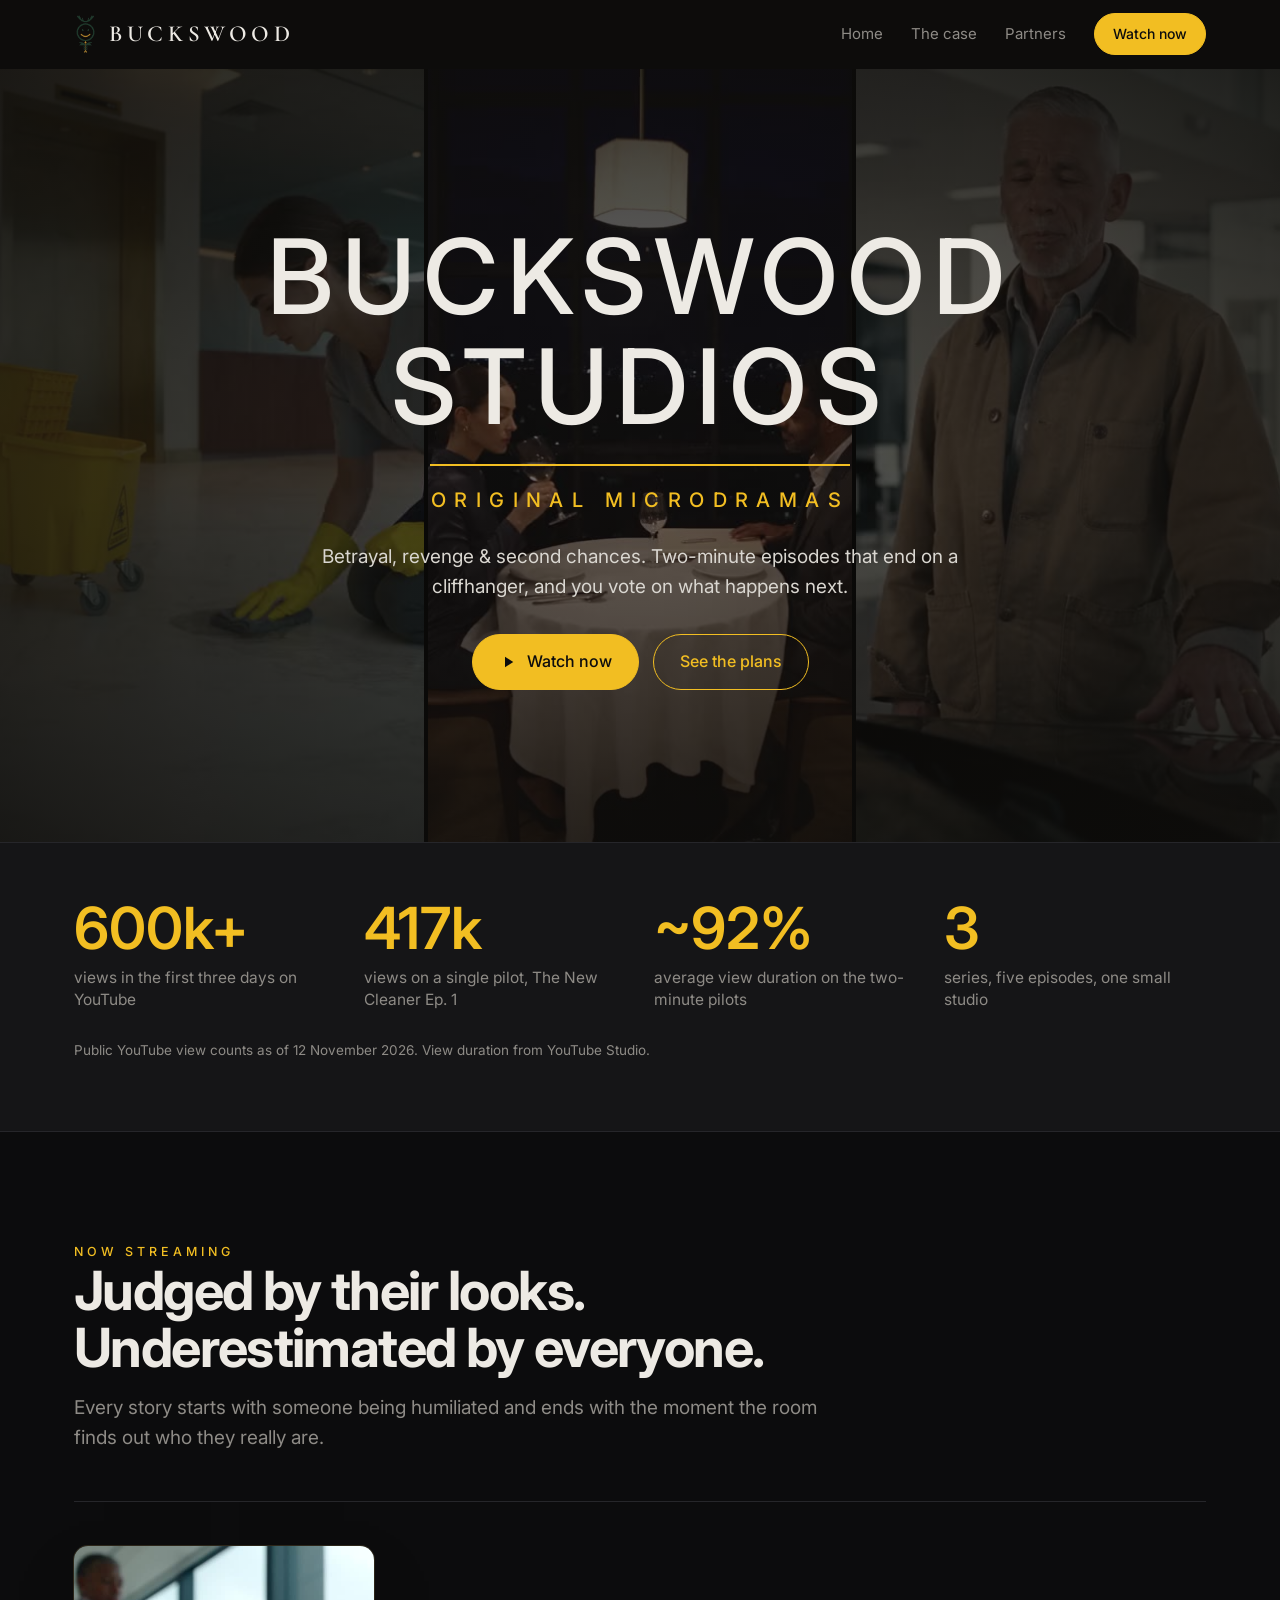
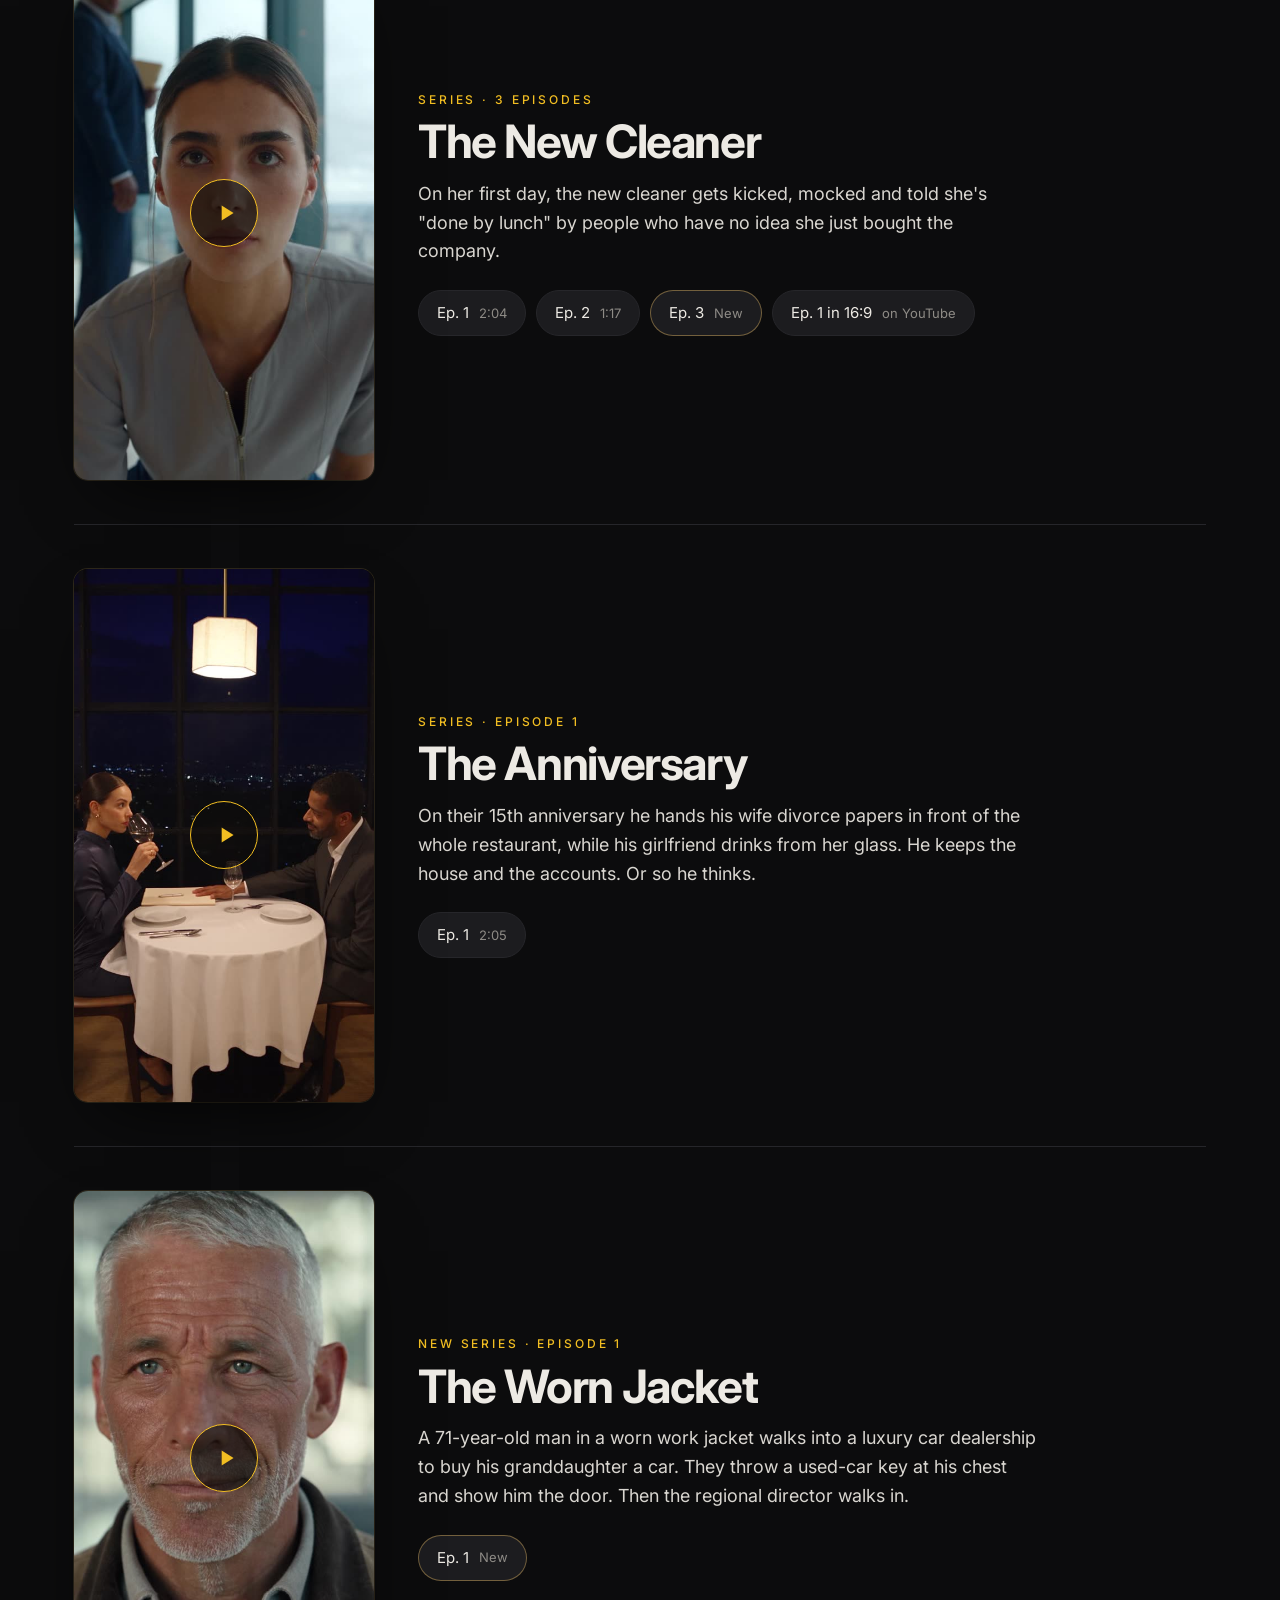
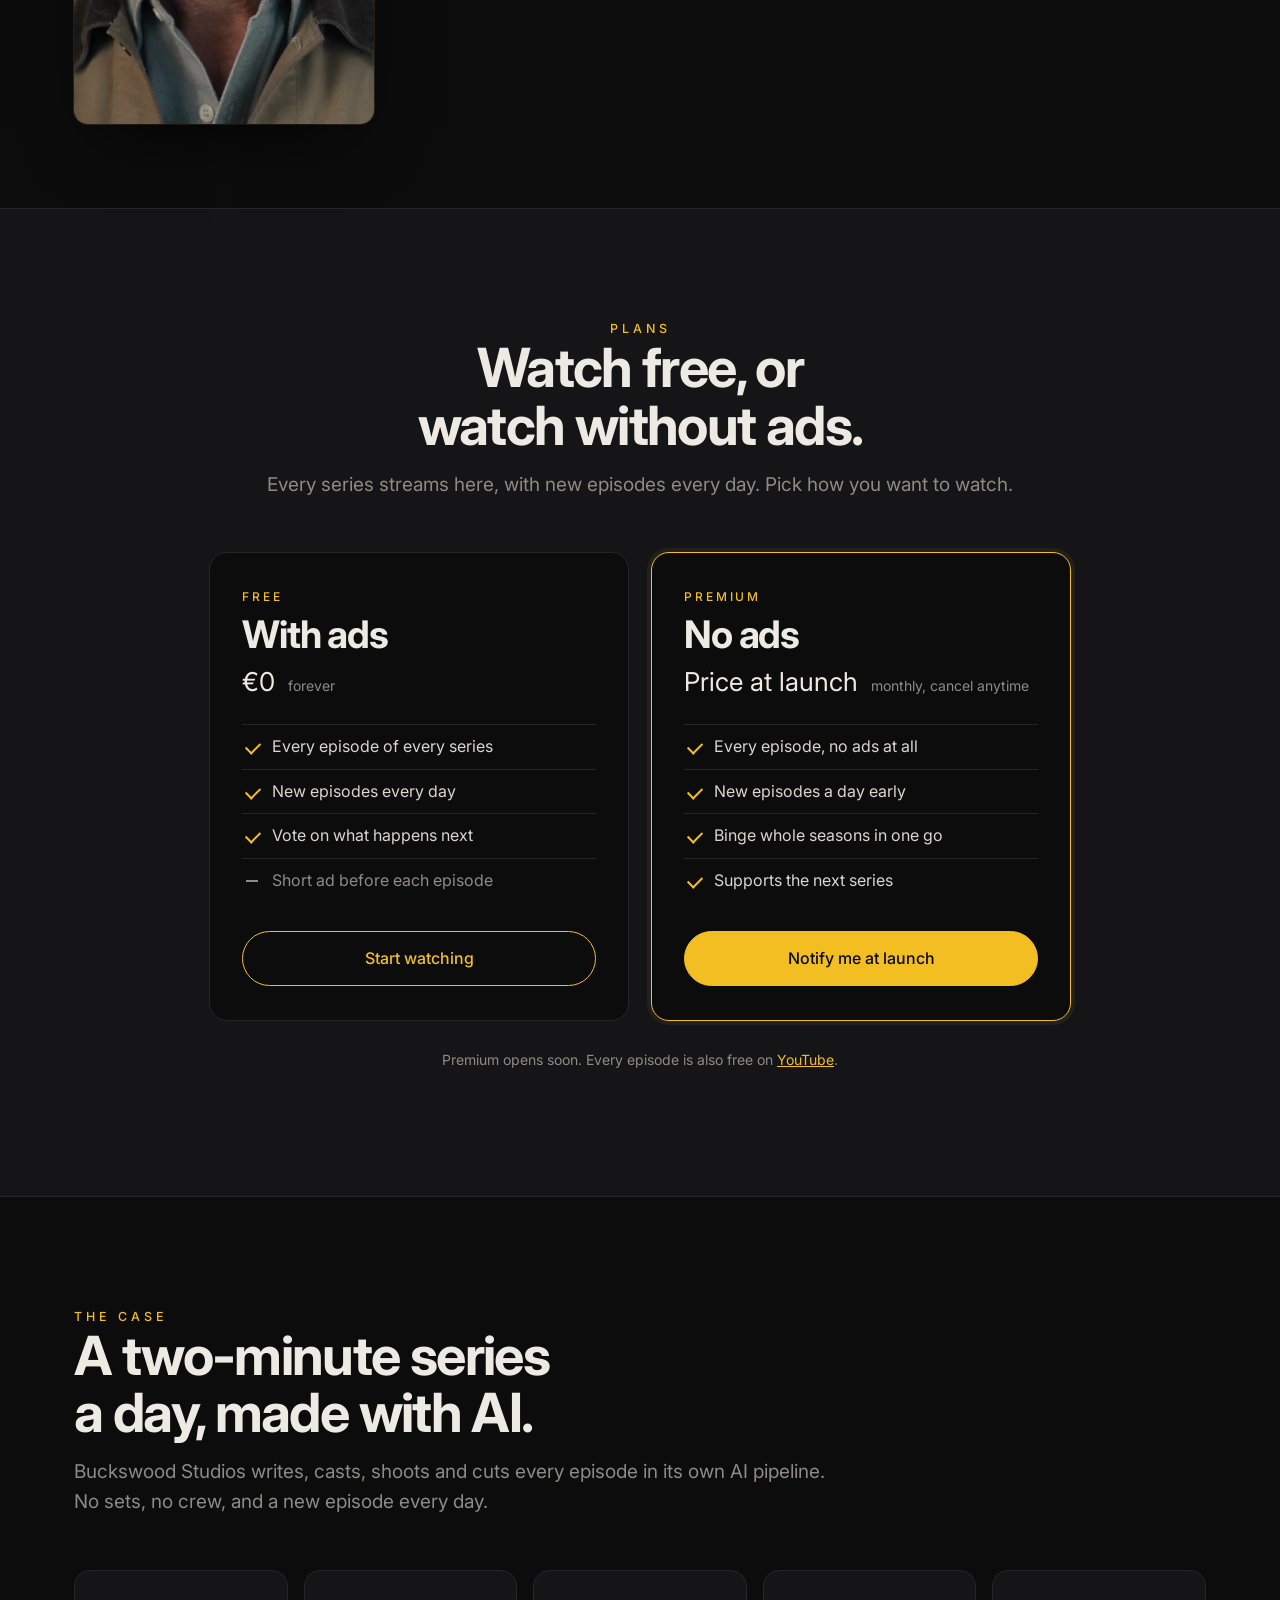
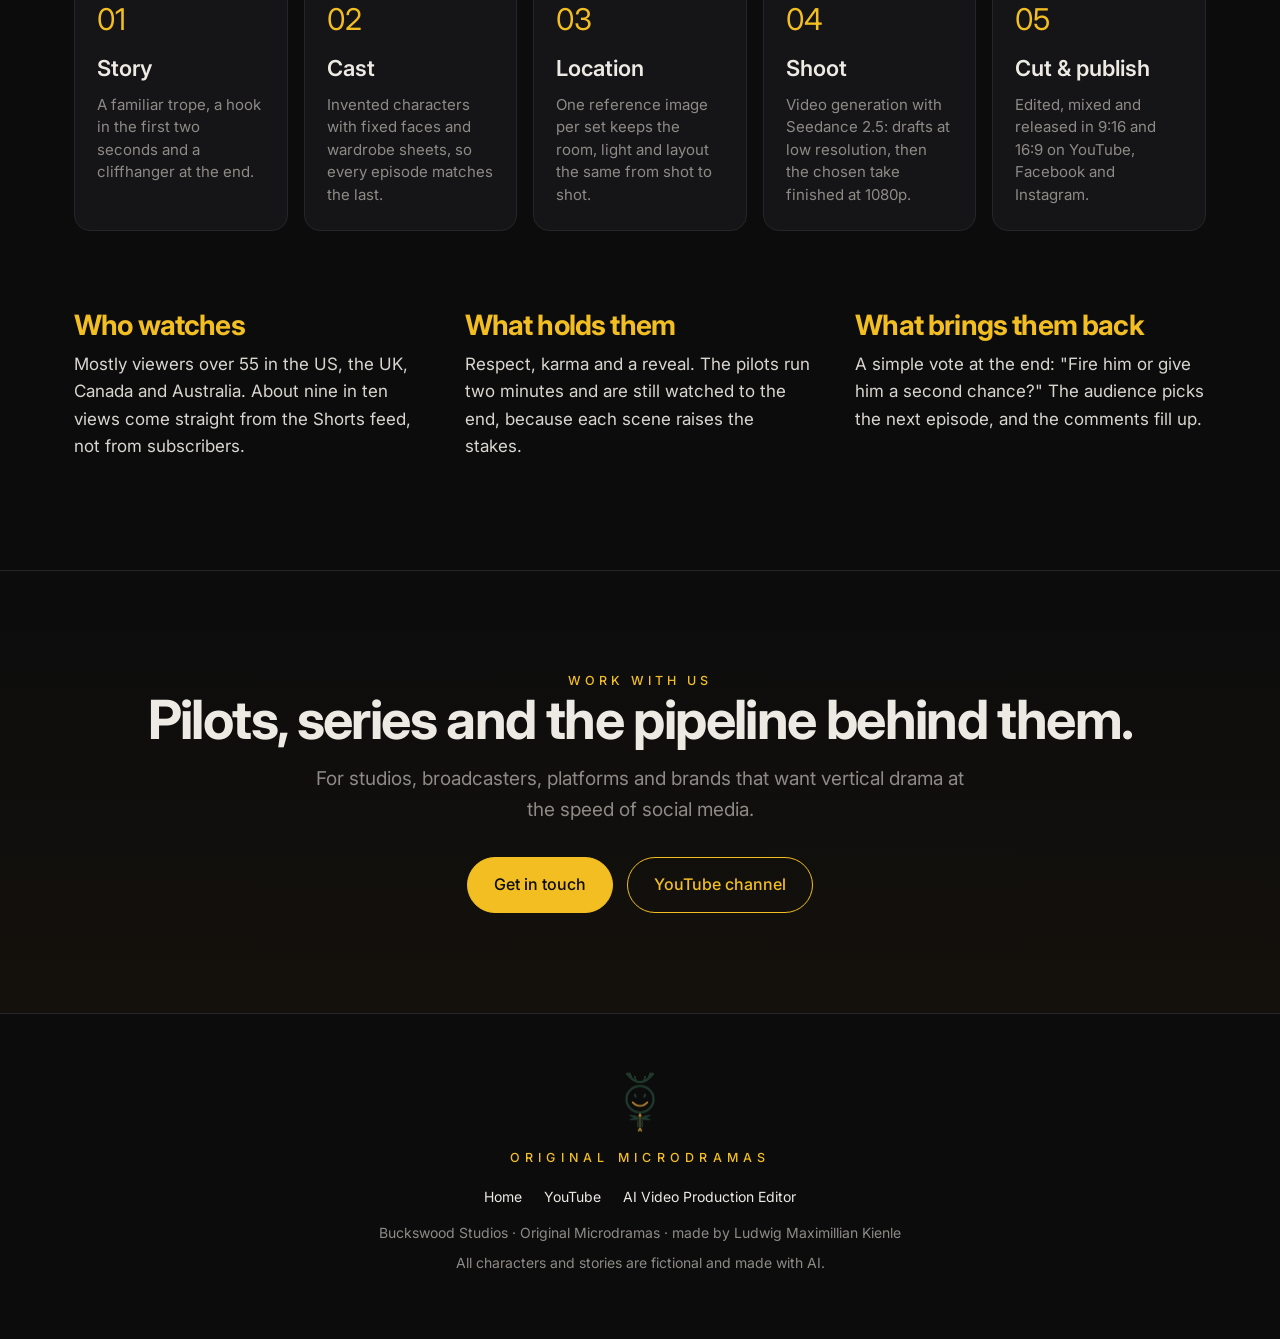
==== about.html @ ead71d31 "Turn buckswood.art into the microdrama platform Home is now an app-style platform page (featured ban" ====
<!doctype html>
<html lang="en">
<head>
<meta charset="utf-8">
<meta name="viewport" content="width=device-width, initial-scale=1">
<title>About Buckswood Studios</title>
<meta name="description" content="Two-minute episodes about betrayal, revenge and second chances. Original microdramas made with AI by Buckswood Studios: 600k+ views in the first three days.">
<meta name="theme-color" content="#0E0D0B">
<meta property="og:type" content="website">
<meta property="og:url" content="https://buckswood.art/about">
<link rel="canonical" href="https://buckswood.art/about">
<meta property="og:title" content="Buckswood Studios – Original Microdramas">
<meta property="og:description" content="Betrayal, revenge & second chances. Two-minute episodes, made with AI.">
<meta property="og:image" content="https://buckswood.art/assets/microdramas/banner.jpg">
<meta name="twitter:card" content="summary_large_image">
<link rel="icon" type="image/png" href="assets/mark.png">
<link rel="preconnect" href="https://fonts.googleapis.com">
<link rel="preconnect" href="https://fonts.gstatic.com" crossorigin>
<link href="https://fonts.googleapis.com/css2?family=Inter:wght@400..800&family=Cormorant+Garamond:wght@600&display=swap" rel="stylesheet">
<script type="application/ld+json">
{"@context":"https://schema.org","@type":"CreativeWorkSeries","name":"Buckswood Studios – Original Microdramas","url":"https://buckswood.art/","genre":"Drama","inLanguage":"en","productionCompany":{"@type":"Organization","name":"Buckswood Studios","founder":{"@type":"Person","name":"Ludwig Maximillian Kienle"}},"sameAs":["https://www.youtube.com/@Buckswood-Studios"]}
</script>
<style>
:root{
  /* same palette and type as assets/platform.css */
  --void:#0C0C0D; --surface:#151517; --raise:#1C1C1F; --line:#26262A;
  --body:#D9D6D0; --bright:#EDEAE4; --muted:#8E8B86; --gold:#F2BE22; --gold-2:#C99A12;
  --serif:-apple-system,"SF Pro Display",BlinkMacSystemFont,"Inter","Helvetica Neue",Arial,sans-serif;
  --sans:-apple-system,"SF Pro Text",BlinkMacSystemFont,"Inter","Helvetica Neue",Arial,sans-serif;
  --mark:"Cormorant Garamond",Georgia,serif;
  color-scheme:dark;
}
*{box-sizing:border-box}
html{scroll-behavior:smooth}
body{margin:0;background:var(--void);color:var(--body);font-family:var(--sans);font-size:17px;line-height:1.6;-webkit-font-smoothing:antialiased;overflow-x:hidden}
img,video{max-width:100%;display:block}
a{color:inherit}
.wrap{max-width:1180px;margin:0 auto;padding:0 24px}
.eyebrow{font-weight:500;letter-spacing:.32em;text-transform:uppercase;font-size:12.5px;color:var(--gold)}
h1,h2,h3{font-family:var(--serif);font-weight:700;letter-spacing:-.03em;color:var(--bright);line-height:1.06;margin:0;text-wrap:balance}
h2{font-size:clamp(34px,4.6vw,54px)}
h3{font-size:28px}
section{scroll-margin-top:80px}
.sec-head{max-width:760px}
.sec-head p{color:var(--muted);font-size:19px;margin:16px 0 0}

/* nav */
nav{position:sticky;top:0;z-index:20;background:rgba(14,13,11,.82);backdrop-filter:saturate(1.2) blur(10px);border-bottom:1px solid transparent;transition:border-color .2s}
nav.scrolled{border-bottom-color:var(--line)}
nav .wrap{display:flex;align-items:center;justify-content:space-between;height:68px}
.brand{display:flex;align-items:center;gap:12px;text-decoration:none}
.brand img{height:40px;width:auto}
.brand span{font-family:var(--mark);font-weight:600;font-size:23px;letter-spacing:.2em;color:var(--bright)}
.navlinks{display:flex;gap:28px;align-items:center;font-size:15px}
.navlinks a{text-decoration:none;color:var(--muted)}
.navlinks a:hover{color:var(--bright)}
.navlinks a.btn-primary{color:var(--void)}
.btn{display:inline-flex;align-items:center;gap:10px;border-radius:999px;padding:14px 26px;font:inherit;font-weight:500;font-size:16px;text-decoration:none;border:1.5px solid var(--gold);cursor:pointer;transition:transform .15s,background .15s,color .15s}
.btn:hover{transform:translateY(-1px)}
.btn-primary{background:var(--gold);color:var(--void)}
.btn-primary:hover{background:#D8B66E}
.btn-ghost{background:none;color:var(--gold)}
.btn-ghost:hover{background:var(--gold);color:var(--void)}
.btn-sm{padding:9px 18px;font-size:14px}
.btn svg{width:18px;height:18px}

/* hero */
.hero{position:relative;min-height:min(86vh,860px);display:grid;place-items:center;overflow:hidden;border-bottom:1px solid var(--line)}
.strips{position:absolute;inset:0;display:grid;grid-template-columns:repeat(3,1fr);gap:4px;background:#000}
.strips video{width:100%;height:100%;object-fit:cover;filter:saturate(.85)}
.hero::after{content:"";position:absolute;inset:0;background:radial-gradient(ellipse at center,rgba(14,13,11,.55) 0%,rgba(14,13,11,.78) 60%,rgba(14,13,11,.92) 100%)}
.hero-copy{position:relative;z-index:1;text-align:center;padding:80px 24px}
.hero h1{font-size:clamp(40px,8.4vw,104px);font-weight:500;letter-spacing:.08em;opacity:0;animation:rise 1s ease .2s forwards}
.hero h1 span{display:inline-block}
.hero .rule{width:min(420px,60vw);height:2px;background:var(--gold);margin:22px auto 18px;opacity:0;animation:grow .8s ease .7s forwards}
.hero .claim{letter-spacing:.42em;font-weight:500;color:var(--gold);font-size:clamp(13px,1.6vw,20px);opacity:0;animation:rise .8s ease .8s forwards}
.hero .lede{max-width:640px;margin:26px auto 0;color:var(--body);font-size:19px;opacity:0;animation:rise .8s ease 1s forwards}
.cta{display:flex;flex-wrap:wrap;gap:14px;justify-content:center;margin-top:32px;opacity:0;animation:rise .8s ease 1.15s forwards}
@keyframes rise{from{opacity:0;transform:translateY(14px)}to{opacity:1;transform:none}}
@keyframes grow{from{opacity:0;transform:scaleX(0)}to{opacity:1;transform:none}}
@media (prefers-reduced-motion:reduce){*{animation:none!important;opacity:1!important;transition:none!important}}

/* numbers */
.numbers{background:var(--surface);border-bottom:1px solid var(--line);padding:56px 0}
.num-grid{display:grid;grid-template-columns:repeat(4,1fr);gap:28px}
.num b{display:block;font-family:var(--serif);font-weight:600;font-size:clamp(40px,4.6vw,58px);color:var(--gold);line-height:1}
.num span{display:block;margin-top:10px;color:var(--muted);font-size:15.5px;line-height:1.45}
.asof{margin-top:28px;font-size:13.5px;color:var(--muted)}

/* series */
.series{padding:110px 0 40px}
.show{display:grid;grid-template-columns:300px 1fr;gap:44px;align-items:center;padding:44px 0;border-top:1px solid var(--line)}
.show:first-of-type{margin-top:48px}
.poster{display:block;position:relative;aspect-ratio:9/16;border-radius:14px;overflow:hidden;background:#000;box-shadow:0 30px 70px -30px rgba(0,0,0,.9),0 0 0 1px rgba(201,164,92,.18);cursor:pointer;border:0;padding:0;width:100%}
.poster img{width:100%;height:100%;object-fit:cover;transition:transform .5s}
.poster:hover img{transform:scale(1.03)}
.poster .play{position:absolute;left:50%;top:50%;width:68px;height:68px;margin:-34px 0 0 -34px;border-radius:50%;background:rgba(14,13,11,.6);border:1.5px solid var(--gold);display:grid;place-items:center;color:var(--gold)}
.poster .play svg{width:26px;height:26px;margin-left:4px}
.show .stage{font-size:12px;letter-spacing:.24em;text-transform:uppercase;color:var(--gold);font-weight:500}
.show h3{font-size:clamp(34px,3.6vw,46px);margin:8px 0 14px}
.show p{margin:0;max-width:620px;color:var(--body);font-size:18px}
.eps{display:flex;flex-wrap:wrap;gap:10px;margin-top:24px}
.ep{text-decoration:none;font:inherit;font-size:15px;padding:10px 18px;border-radius:999px;border:1px solid var(--line);background:var(--raise);color:var(--bright);cursor:pointer;display:inline-flex;gap:10px;align-items:center;transition:border-color .15s}
.ep:hover{border-color:var(--gold)}
.ep small{color:var(--muted);font-size:13px}
.ep.new{border-color:rgba(201,164,92,.5)}

/* plans */
.plans{padding:110px 0;background:var(--surface);border-top:1px solid var(--line);border-bottom:1px solid var(--line)}
.plan-grid{display:grid;grid-template-columns:repeat(2,minmax(0,420px));gap:22px;justify-content:center;margin-top:52px}
.plan{background:var(--void);border:1.5px solid var(--line);border-radius:18px;padding:34px 32px;display:flex;flex-direction:column}
.plan.premium{border-color:var(--gold);box-shadow:0 0 0 4px rgba(201,164,92,.08)}
.plan .tier{font-size:12px;letter-spacing:.24em;text-transform:uppercase;color:var(--gold);font-weight:500}
.plan h3{font-size:38px;margin:8px 0 6px}
.plan .price{font-family:var(--serif);font-size:26px;color:var(--bright)}
.plan .price small{font-family:var(--sans);font-size:14px;color:var(--muted);margin-left:6px}
.plan ul{list-style:none;padding:0;margin:22px 0 28px;flex:1}
.plan li{padding:9px 0 9px 30px;border-top:1px solid var(--line);position:relative;font-size:16px}
.plan li::before{content:"";position:absolute;left:4px;top:17px;width:12px;height:7px;border-left:2px solid var(--gold);border-bottom:2px solid var(--gold);transform:rotate(-45deg)}
.plan li.no{color:var(--muted)}
.plan li.no::before{border:0;width:12px;height:2px;background:var(--muted);transform:none;top:21px}
.plan .btn{justify-content:center}
.plans .fine{text-align:center;margin-top:28px;font-size:14px;color:var(--muted)}

/* case */
.case{padding:110px 0}
.steps{display:grid;grid-template-columns:repeat(5,1fr);gap:16px;margin-top:52px;counter-reset:step}
.step{background:var(--surface);border:1px solid var(--line);border-radius:16px;padding:24px 22px}
.step::before{counter-increment:step;content:"0" counter(step);font-family:var(--serif);font-size:30px;color:var(--gold);display:block;margin-bottom:8px}
.step h4{margin:0 0 8px;font-family:var(--serif);font-size:22px;font-weight:600;color:var(--bright)}
.step p{margin:0;font-size:15px;color:var(--muted);line-height:1.5}
.learn{display:grid;grid-template-columns:repeat(3,1fr);gap:40px;margin-top:80px}
.learn h3{color:var(--gold);font-size:28px;margin-bottom:10px}
.learn p{margin:0;color:var(--body)}

/* contact */
.contact{padding:100px 0;text-align:center;background:linear-gradient(180deg,var(--void),#14110C);border-top:1px solid var(--line)}
.contact .sub{color:var(--muted);font-size:19px;max-width:660px;margin:16px auto 0}
.contact .cta{opacity:1;animation:none}

footer{padding:56px 0 64px;text-align:center;color:var(--muted);font-size:14px;border-top:1px solid var(--line)}
footer img{height:64px;width:auto;margin:0 auto 14px}
footer .claim{letter-spacing:.42em;font-size:12.5px;color:var(--gold);font-weight:500;margin-bottom:18px}
footer .links{display:flex;gap:22px;justify-content:center;flex-wrap:wrap;margin-bottom:14px}
footer .links a{color:var(--bright);text-decoration:none}
footer .links a:hover{color:var(--gold)}


@media (max-width:980px){
  .steps{grid-template-columns:repeat(2,1fr)}
  .learn{grid-template-columns:1fr;gap:28px}
  .num-grid{grid-template-columns:repeat(2,1fr)}
}
@media (max-width:760px){
  .show{grid-template-columns:1fr;gap:24px}
  .poster{max-width:260px}
  .plan-grid{grid-template-columns:1fr}
}
@media (max-width:640px){
  .wrap{padding:0 16px}
  .navlinks a:not(.btn){display:none}
  .brand span{font-size:17px;letter-spacing:.14em}
  .brand img{height:34px}
  .hero{min-height:78vh}
  .hero h1{letter-spacing:.04em}
  .hero .claim{letter-spacing:.24em}
  .steps{grid-template-columns:1fr}
  .series,.plans,.case,.contact{padding-top:72px;padding-bottom:72px}
  .plan{padding:28px 22px}
}
</style>
</head>
<body>

<nav id="top">
  <div class="wrap">
    <a class="brand" href="/"><img src="assets/mark.png" alt=""><span>BUCKSWOOD</span></a>
    <div class="navlinks">
      <a href="/">Home</a>
      <a href="#case">The case</a>
      <a href="#contact">Partners</a>
      <a class="btn btn-primary btn-sm" href="watch">Watch now</a>
    </div>
  </div>
</nav>

<header class="hero">
  <div class="strips" aria-hidden="true">
    <video muted loop playsinline preload="metadata" poster="assets/microdramas/loop-cleaner.jpg" src="assets/microdramas/loop-cleaner.mp4"></video>
    <video muted loop playsinline preload="metadata" poster="assets/microdramas/loop-anniv.jpg" src="assets/microdramas/loop-anniv.mp4"></video>
    <video muted loop playsinline preload="metadata" poster="assets/microdramas/loop-jacket.jpg" src="assets/microdramas/loop-jacket.mp4"></video>
  </div>
  <div class="hero-copy">
    <h1><span>BUCKSWOOD</span> <span>STUDIOS</span></h1>
    <div class="rule"></div>
    <div class="claim">ORIGINAL MICRODRAMAS</div>
    <p class="lede">Betrayal, revenge &amp; second chances. Two-minute episodes that end on a cliffhanger, and you vote on what happens next.</p>
    <div class="cta">
      <a class="btn btn-primary" href="watch">
        <svg viewBox="0 0 24 24" fill="currentColor"><path d="M8 5v14l11-7z"/></svg>
        <span>Watch now</span>
      </a>
      <a class="btn btn-ghost" href="#plans">See the plans</a>
    </div>
  </div>
</header>

<section class="numbers" aria-label="Results">
  <div class="wrap">
    <div class="num-grid">
      <div class="num"><b>600k+</b><span>views in the first three days on YouTube</span></div>
      <div class="num"><b>417k</b><span>views on a single pilot, The New Cleaner Ep. 1</span></div>
      <div class="num"><b>~92%</b><span>average view duration on the two-minute pilots</span></div>
      <div class="num"><b>3</b><span>series, five episodes, one small studio</span></div>
    </div>
    <p class="asof">Public YouTube view counts as of 12 November 2026. View duration from YouTube Studio.</p>
  </div>
</section>

<section class="series" id="series">
  <div class="wrap">
    <div class="sec-head">
      <div class="eyebrow">Now streaming</div>
      <h2>Judged by their looks. Underestimated by everyone.</h2>
      <p>Every story starts with someone being humiliated and ends with the moment the room finds out who they really are.</p>
    </div>

    <article class="show">
      <a class="poster" href="watch#the-new-cleaner-1" aria-label="Play The New Cleaner, Episode 1">
        <img src="assets/microdramas/cleaner1.jpg" alt="Ines, the new cleaner, looking up after the kick" loading="lazy" width="540" height="960">
        <span class="play"><svg viewBox="0 0 24 24" fill="currentColor"><path d="M8 5v14l11-7z"/></svg></span>
      </a>
      <div>
        <div class="stage">Series · 3 episodes</div>
        <h3>The New Cleaner</h3>
        <p>On her first day, the new cleaner gets kicked, mocked and told she's "done by lunch" by people who have no idea she just bought the company.</p>
        <div class="eps">
          <a class="ep" href="watch#the-new-cleaner-1">Ep. 1 <small>2:04</small></a>
          <a class="ep" href="watch#the-new-cleaner-2">Ep. 2 <small>1:17</small></a>
          <a class="ep new" href="watch#the-new-cleaner-3">Ep. 3 <small>New</small></a>
          <a class="ep" href="https://www.youtube.com/watch?v=snBMFZ6arw8">Ep. 1 in 16:9 <small>on YouTube</small></a>
        </div>
      </div>
    </article>

    <article class="show">
      <a class="poster" href="watch#the-anniversary-1" aria-label="Play The Anniversary, Episode 1">
        <img src="assets/microdramas/anniv1.jpg" alt="Elena and Grant at their anniversary dinner" loading="lazy" width="540" height="960">
        <span class="play"><svg viewBox="0 0 24 24" fill="currentColor"><path d="M8 5v14l11-7z"/></svg></span>
      </a>
      <div>
        <div class="stage">Series · Episode 1</div>
        <h3>The Anniversary</h3>
        <p>On their 15th anniversary he hands his wife divorce papers in front of the whole restaurant, while his girlfriend drinks from her glass. He keeps the house and the accounts. Or so he thinks.</p>
        <div class="eps">
          <a class="ep" href="watch#the-anniversary-1">Ep. 1 <small>2:05</small></a>
        </div>
      </div>
    </article>

    <article class="show">
      <a class="poster" href="watch#the-worn-jacket-1" aria-label="Play The Worn Jacket, Episode 1">
        <img src="assets/microdramas/jacket1.jpg" alt="Gus in his worn work jacket" loading="lazy" width="540" height="960">
        <span class="play"><svg viewBox="0 0 24 24" fill="currentColor"><path d="M8 5v14l11-7z"/></svg></span>
      </a>
      <div>
        <div class="stage">New series · Episode 1</div>
        <h3>The Worn Jacket</h3>
        <p>A 71-year-old man in a worn work jacket walks into a luxury car dealership to buy his granddaughter a car. They throw a used-car key at his chest and show him the door. Then the regional director walks in.</p>
        <div class="eps">
          <a class="ep new" href="watch#the-worn-jacket-1">Ep. 1 <small>New</small></a>
        </div>
      </div>
    </article>
  </div>
</section>

<section class="plans" id="plans">
  <div class="wrap">
    <div class="sec-head" style="margin:0 auto;text-align:center">
      <div class="eyebrow">Plans</div>
      <h2>Watch free, or watch without ads.</h2>
      <p>Every series streams here, with new episodes every day. Pick how you want to watch.</p>
    </div>
    <div class="plan-grid">
      <div class="plan">
        <div class="tier">Free</div>
        <h3>With ads</h3>
        <div class="price">€0 <small>forever</small></div>
        <ul>
          <li>Every episode of every series</li>
          <li>New episodes every day</li>
          <li>Vote on what happens next</li>
          <li class="no">Short ad before each episode</li>
        </ul>
        <a class="btn btn-ghost" href="watch">Start watching</a>
      </div>
      <div class="plan premium">
        <div class="tier">Premium</div>
        <h3>No ads</h3>
        <div class="price">Price at launch <small>monthly, cancel anytime</small></div>
        <ul>
          <li>Every episode, no ads at all</li>
          <li>New episodes a day early</li>
          <li>Binge whole seasons in one go</li>
          <li>Supports the next series</li>
        </ul>
        <a class="btn btn-primary" href="mailto:luikienle@gmail.com?subject=Buckswood%20Premium%20%E2%80%93%20notify%20me">Notify me at launch</a>
      </div>
    </div>
    <p class="fine">Premium opens soon. Every episode is also free on <a href="https://www.youtube.com/@Buckswood-Studios" style="color:var(--gold)">YouTube</a>.</p>
  </div>
</section>

<section class="case" id="case">
  <div class="wrap">
    <div class="sec-head">
      <div class="eyebrow">The case</div>
      <h2>A two-minute series a day, made with AI.</h2>
      <p>Buckswood Studios writes, casts, shoots and cuts every episode in its own AI pipeline. No sets, no crew, and a new episode every day.</p>
    </div>
    <div class="steps">
      <div class="step"><h4>Story</h4><p>A familiar trope, a hook in the first two seconds and a cliffhanger at the end.</p></div>
      <div class="step"><h4>Cast</h4><p>Invented characters with fixed faces and wardrobe sheets, so every episode matches the last.</p></div>
      <div class="step"><h4>Location</h4><p>One reference image per set keeps the room, light and layout the same from shot to shot.</p></div>
      <div class="step"><h4>Shoot</h4><p>Video generation with Seedance 2.5: drafts at low resolution, then the chosen take finished at 1080p.</p></div>
      <div class="step"><h4>Cut &amp; publish</h4><p>Edited, mixed and released in 9:16 and 16:9 on YouTube, Facebook and Instagram.</p></div>
    </div>
    <div class="learn">
      <div><h3>Who watches</h3><p>Mostly viewers over 55 in the US, the UK, Canada and Australia. About nine in ten views come straight from the Shorts feed, not from subscribers.</p></div>
      <div><h3>What holds them</h3><p>Respect, karma and a reveal. The pilots run two minutes and are still watched to the end, because each scene raises the stakes.</p></div>
      <div><h3>What brings them back</h3><p>A simple vote at the end: "Fire him or give him a second chance?" The audience picks the next episode, and the comments fill up.</p></div>
    </div>
  </div>
</section>

<section class="contact" id="contact">
  <div class="wrap">
    <div class="eyebrow">Work with us</div>
    <h2>Pilots, series and the pipeline behind them.</h2>
    <p class="sub">For studios, broadcasters, platforms and brands that want vertical drama at the speed of social media.</p>
    <div class="cta">
      <a class="btn btn-primary" href="mailto:luikienle@gmail.com?subject=Buckswood%20Microdramas">Get in touch</a>
      <a class="btn btn-ghost" href="https://www.youtube.com/@Buckswood-Studios">YouTube channel</a>
    </div>
  </div>
</section>

<footer>
  <div class="wrap">
    <img src="assets/mark.png" alt="">
    <div class="claim">ORIGINAL MICRODRAMAS</div>
    <div class="links">
      <a href="/">Home</a>
      <a href="https://www.youtube.com/@Buckswood-Studios">YouTube</a>
      <a href="editor">AI Video Production Editor</a>
    </div>
    <div>Buckswood Studios · Original Microdramas · made by Ludwig Maximillian Kienle</div>
    <div style="margin-top:8px">All characters and stories are fictional and made with AI.</div>
  </div>
</footer>


<script>
(function(){
  var nav=document.getElementById('top');
  addEventListener('scroll',function(){nav.classList.toggle('scrolled',scrollY>8)},{passive:true});

  // hero loops: play only while on screen, never under reduced motion or Save-Data
  var calm=matchMedia('(prefers-reduced-motion: reduce)').matches||(navigator.connection&&navigator.connection.saveData);
  var vids=document.querySelectorAll('.strips video');
  if(!calm&&'IntersectionObserver' in window){
    new IntersectionObserver(function(es){
      es.forEach(function(e){vids.forEach(function(v){e.isIntersecting?v.play().catch(function(){}):v.pause()})});
    }).observe(document.querySelector('.hero'));
  }

})();
</script>
</body>
</html>
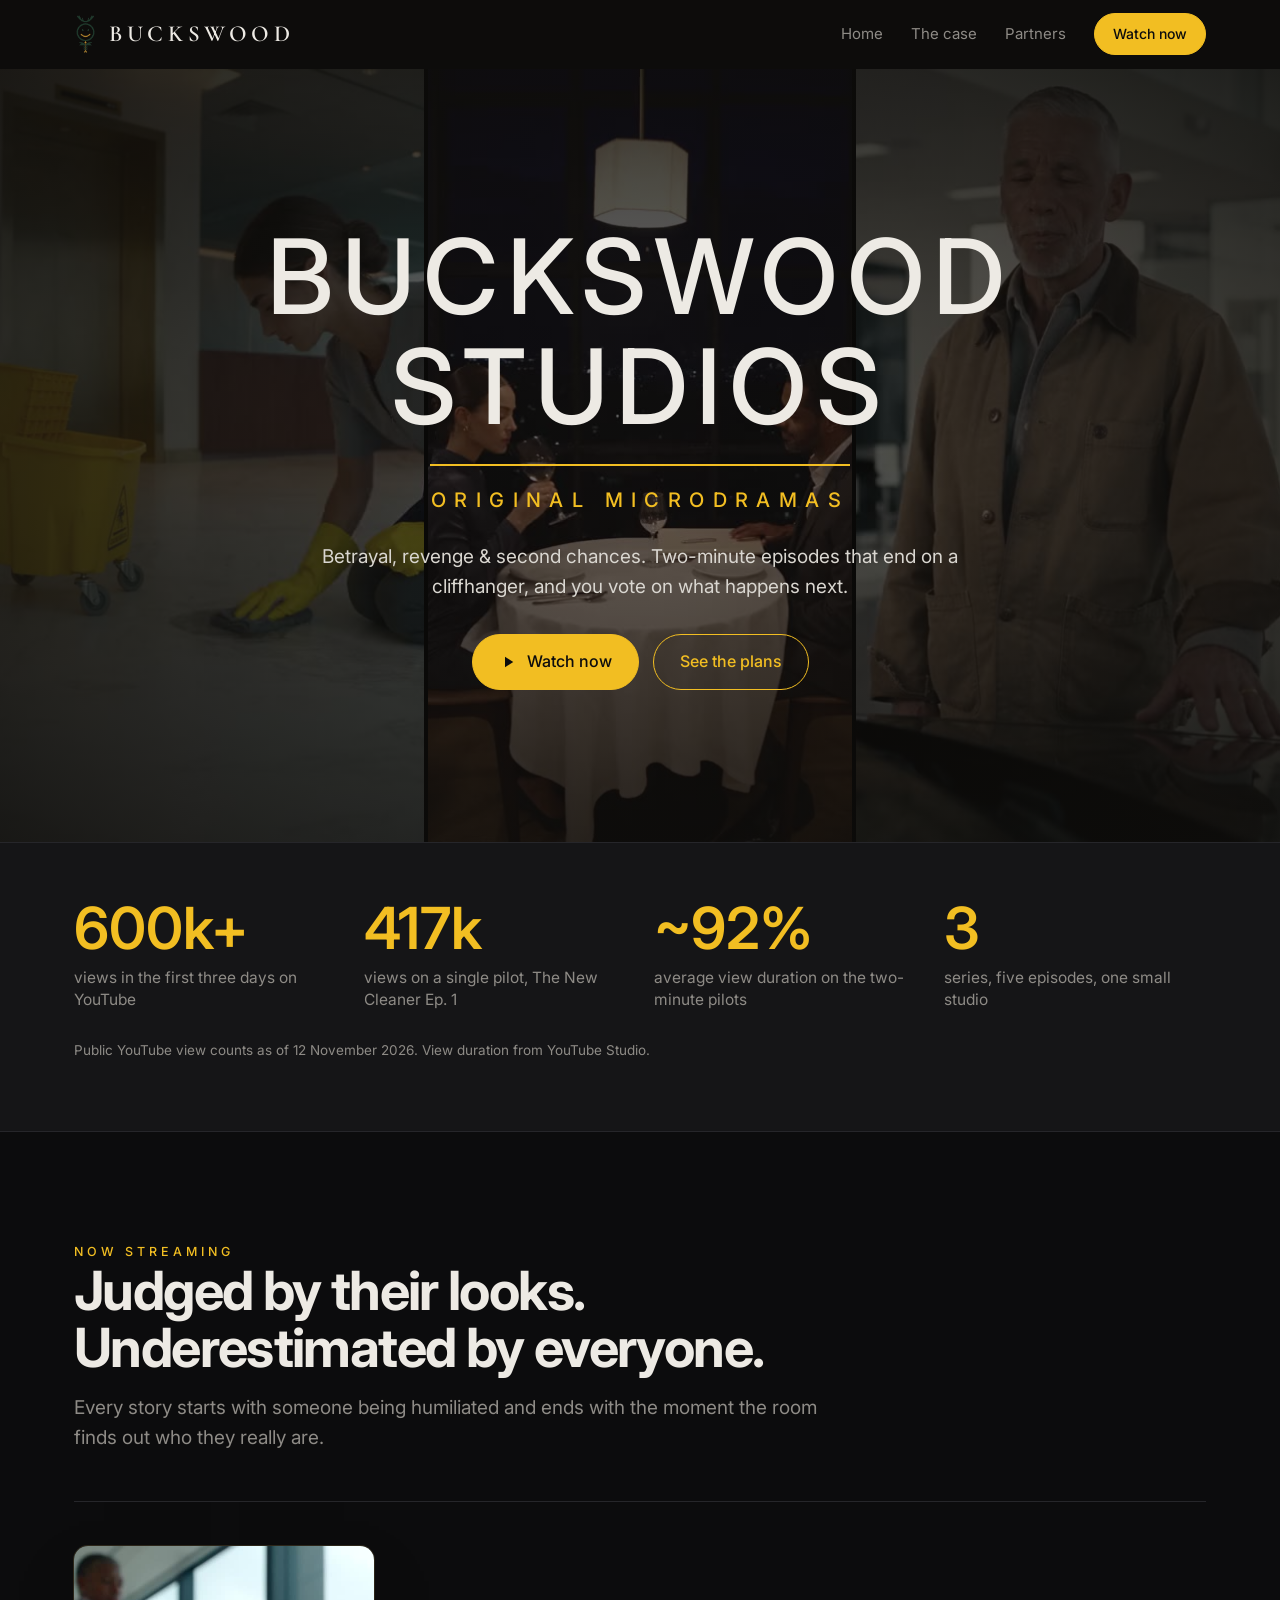
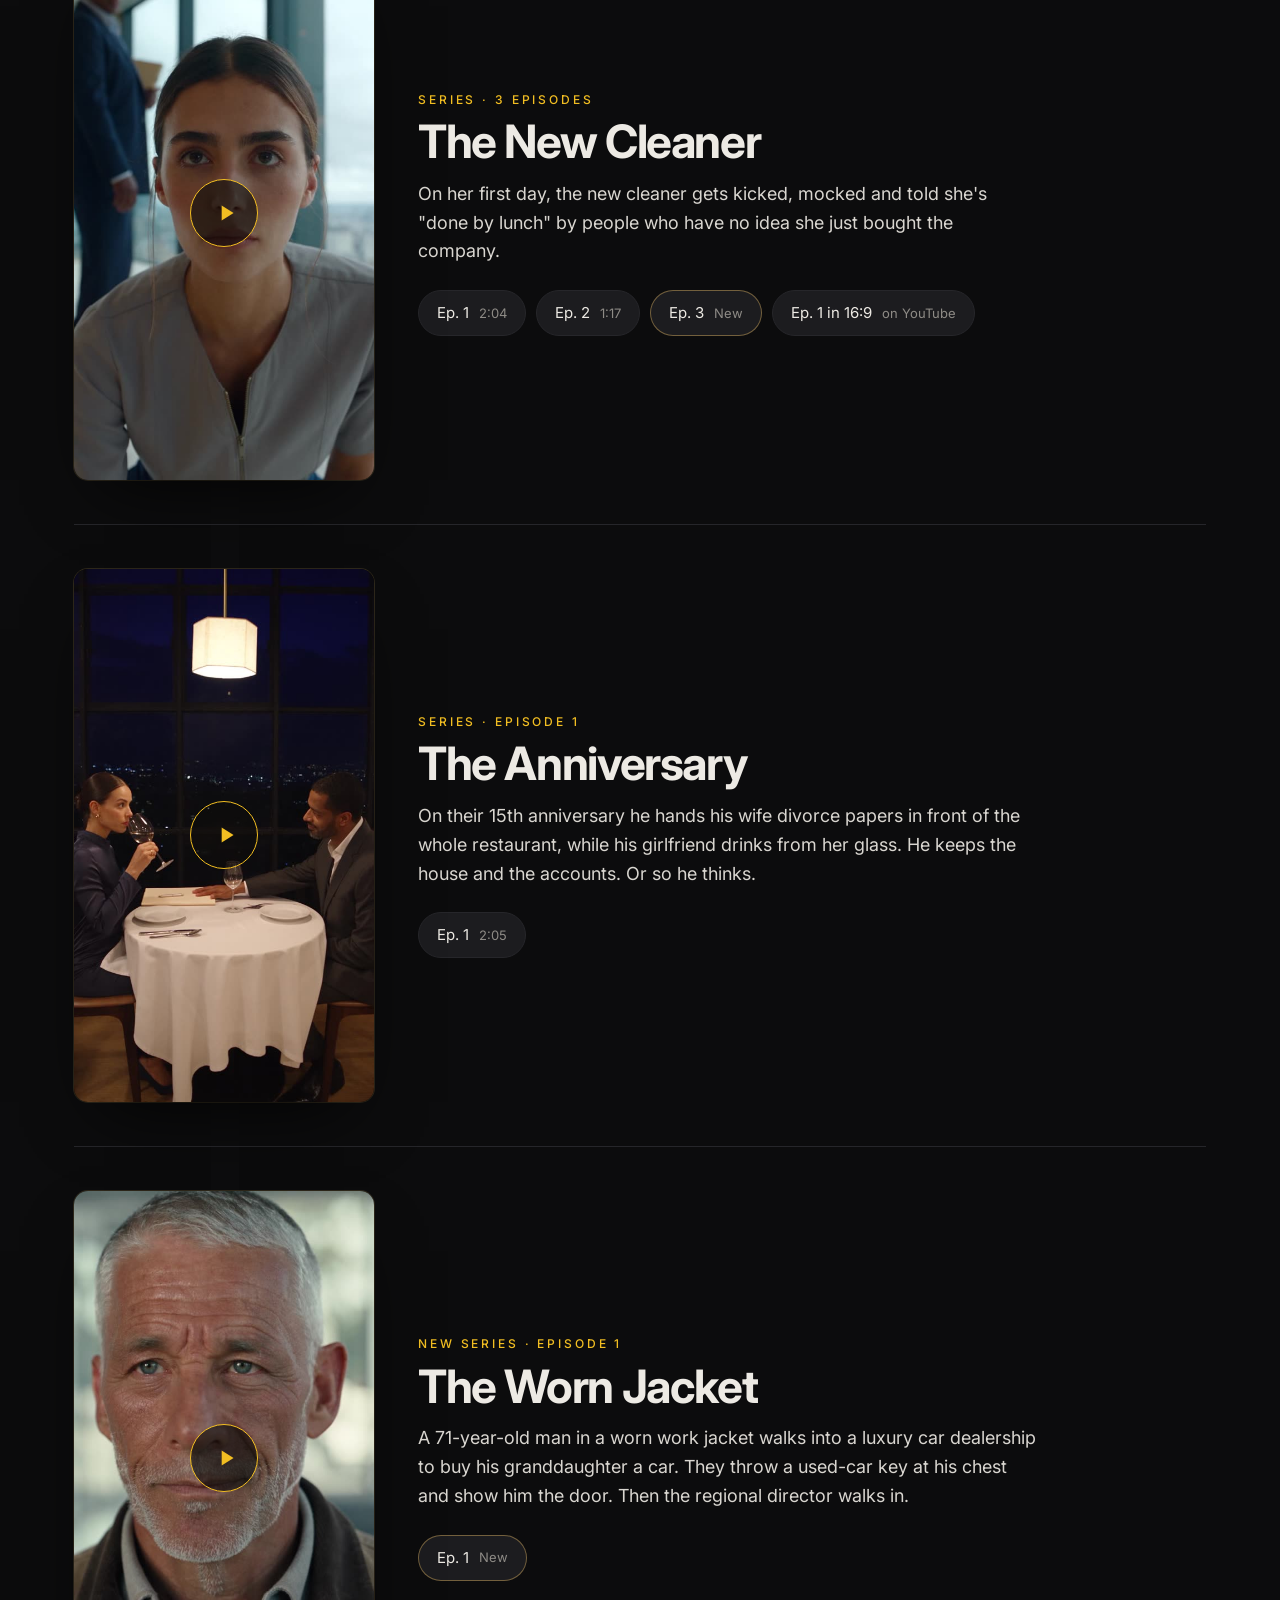
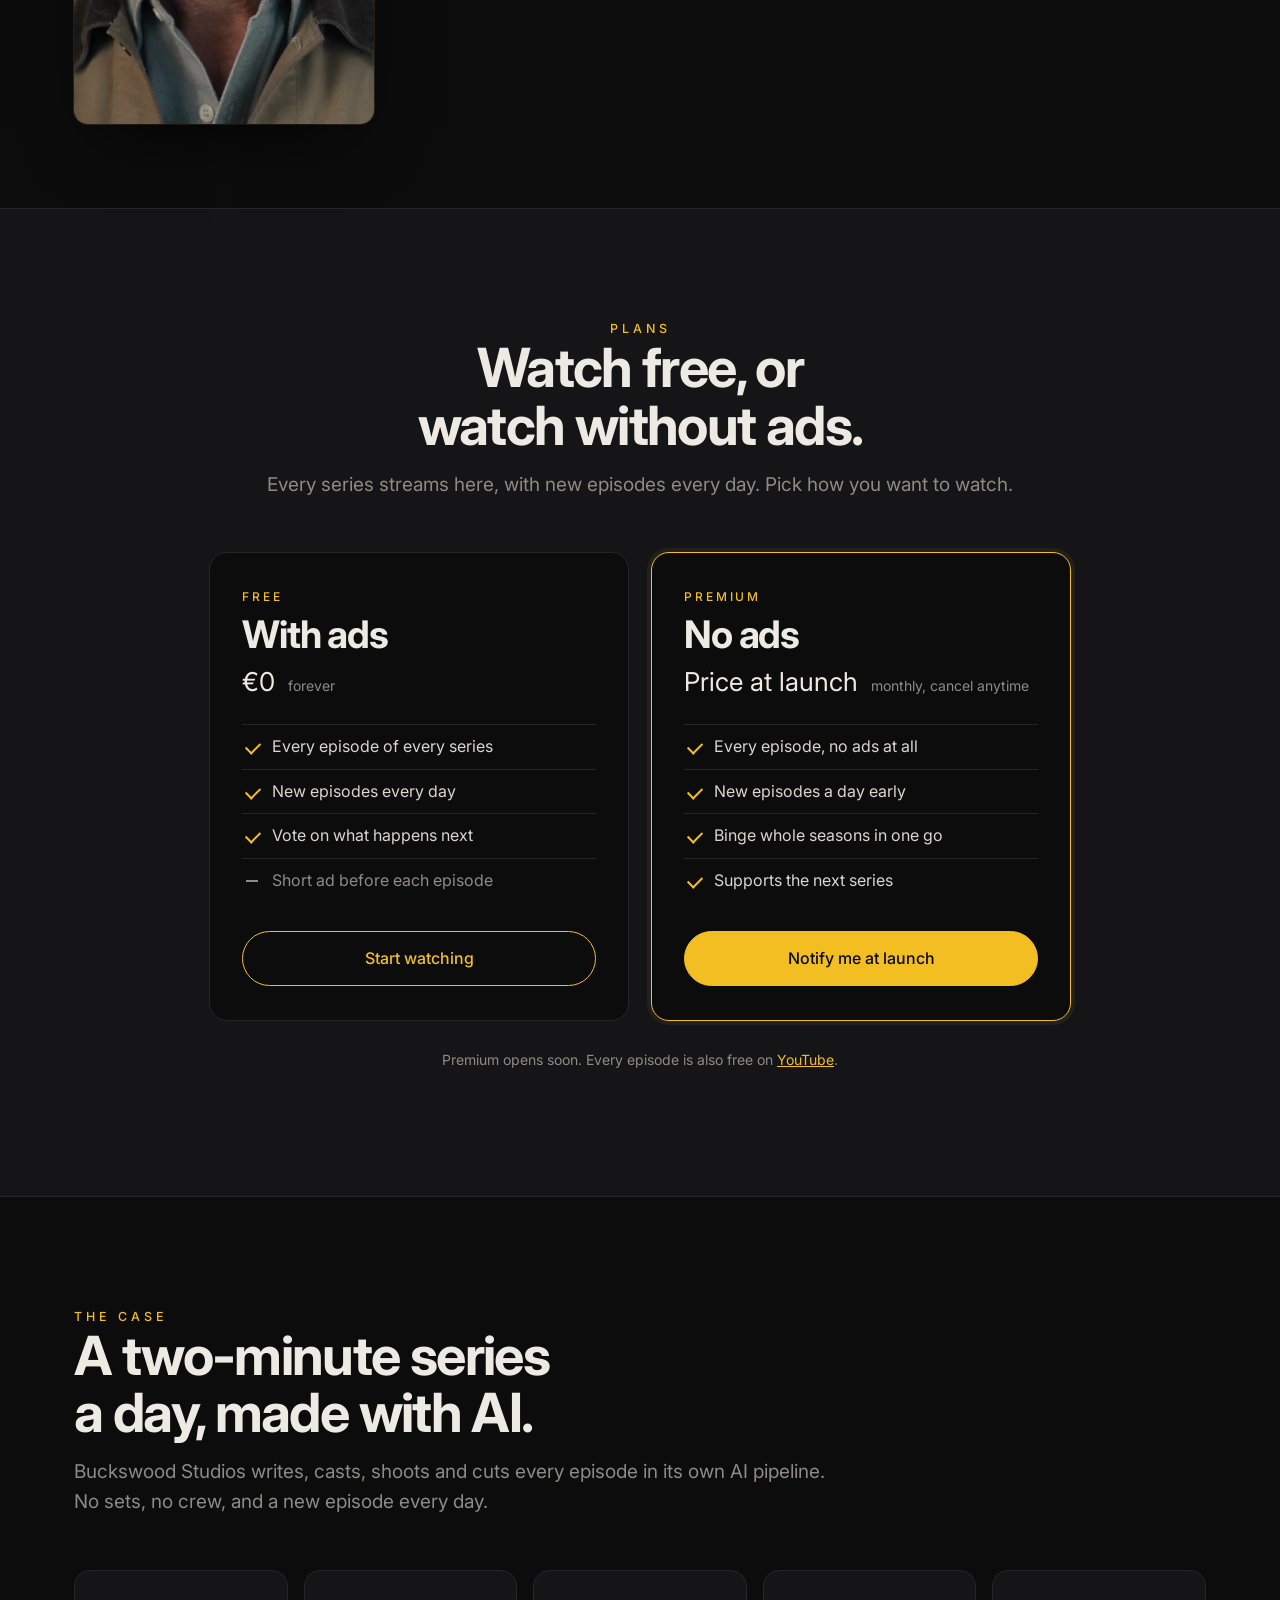
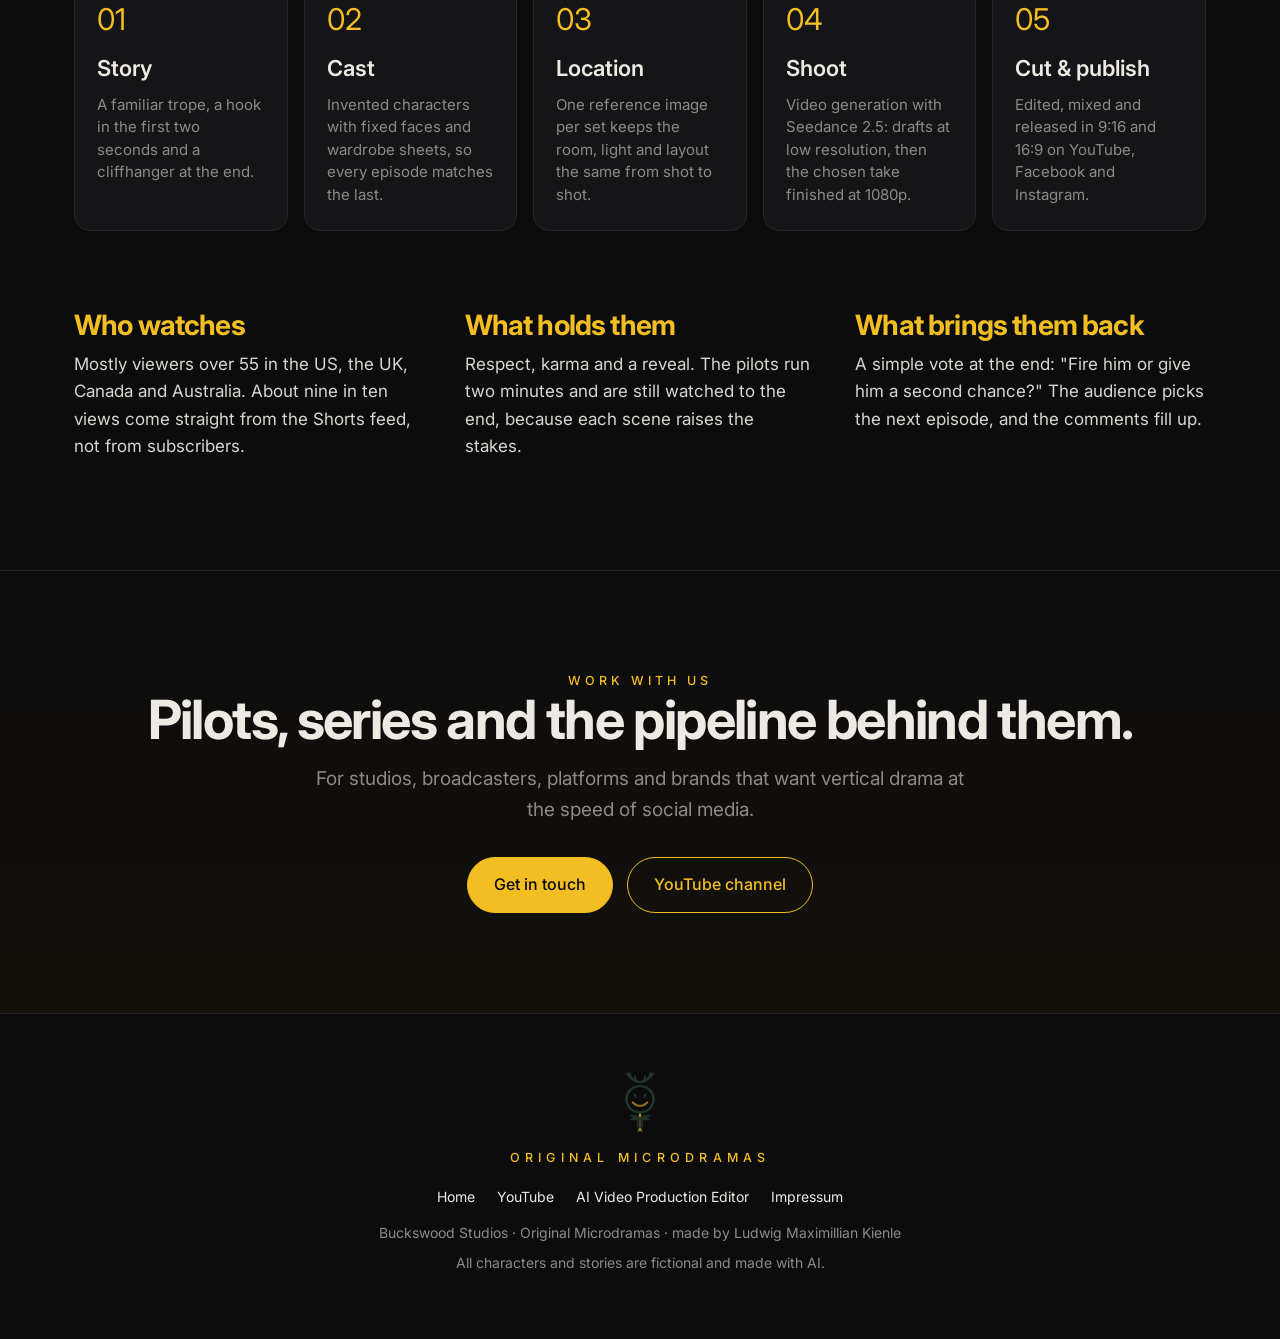
==== commit de5ff4a1: "Add Impressum and link it from every page Co-Authored-By: Claude Opus 5.5 <noreply@anthropic.com>" ====
--- a/about.html
+++ b/about.html
@@ -354,6 +354,7 @@
       <a href="/">Home</a>
       <a href="https://www.youtube.com/@Buckswood-Studios">YouTube</a>
       <a href="editor">AI Video Production Editor</a>
+      <a href="impressum">Impressum</a>
     </div>
     <div>Buckswood Studios · Original Microdramas · made by Ludwig Maximillian Kienle</div>
     <div style="margin-top:8px">All characters and stories are fictional and made with AI.</div>
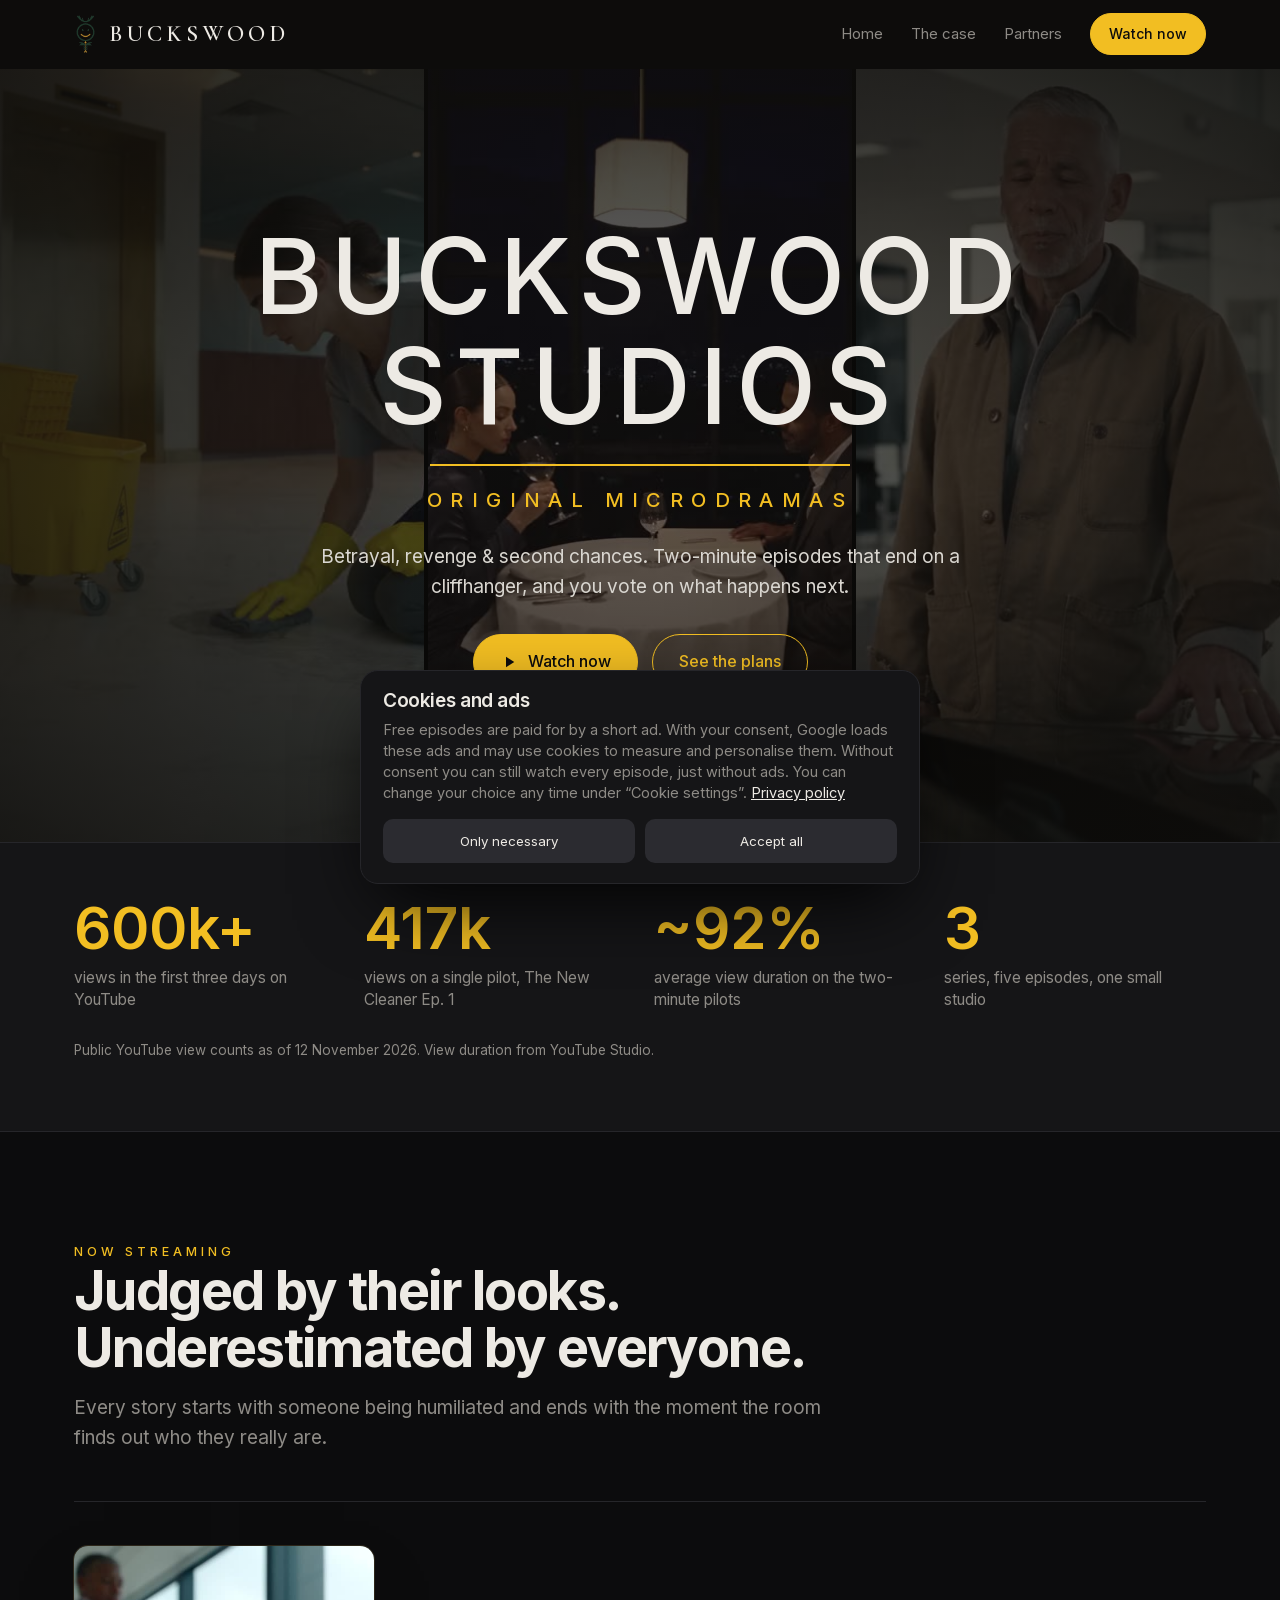
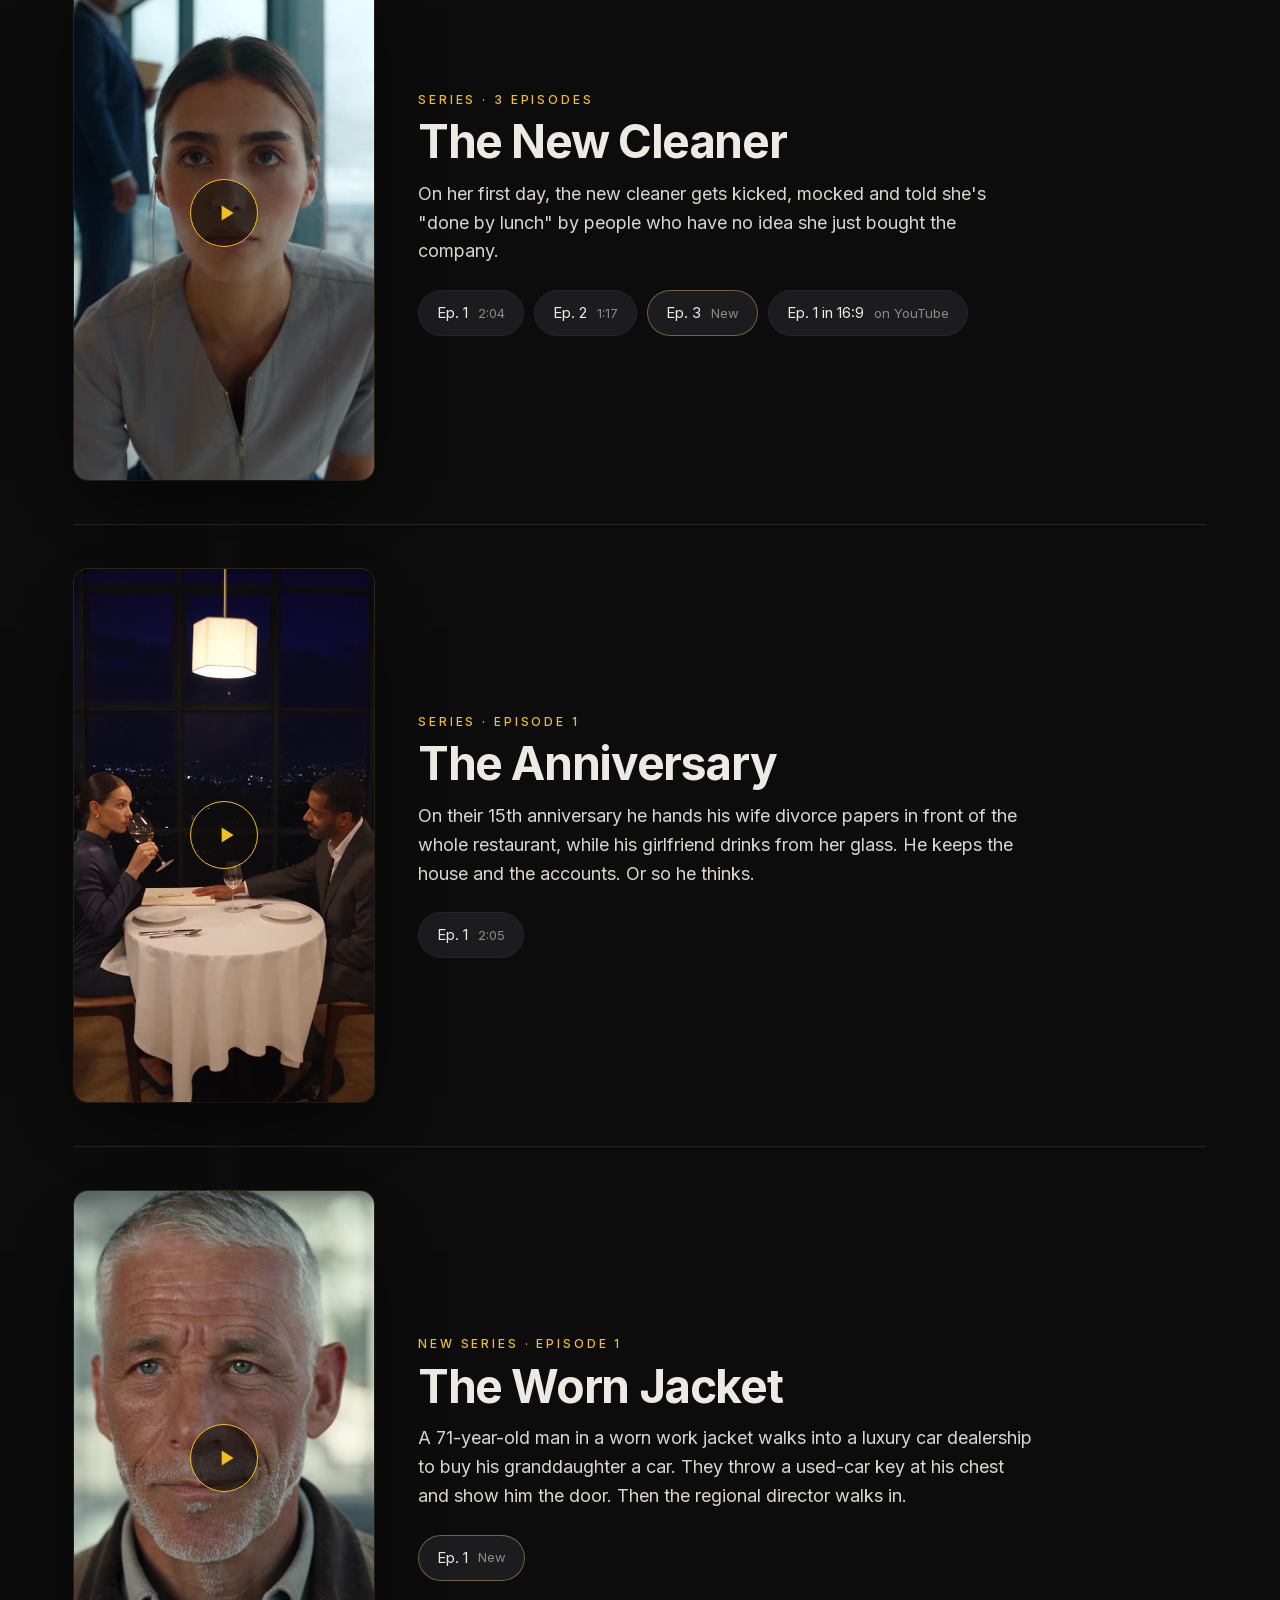
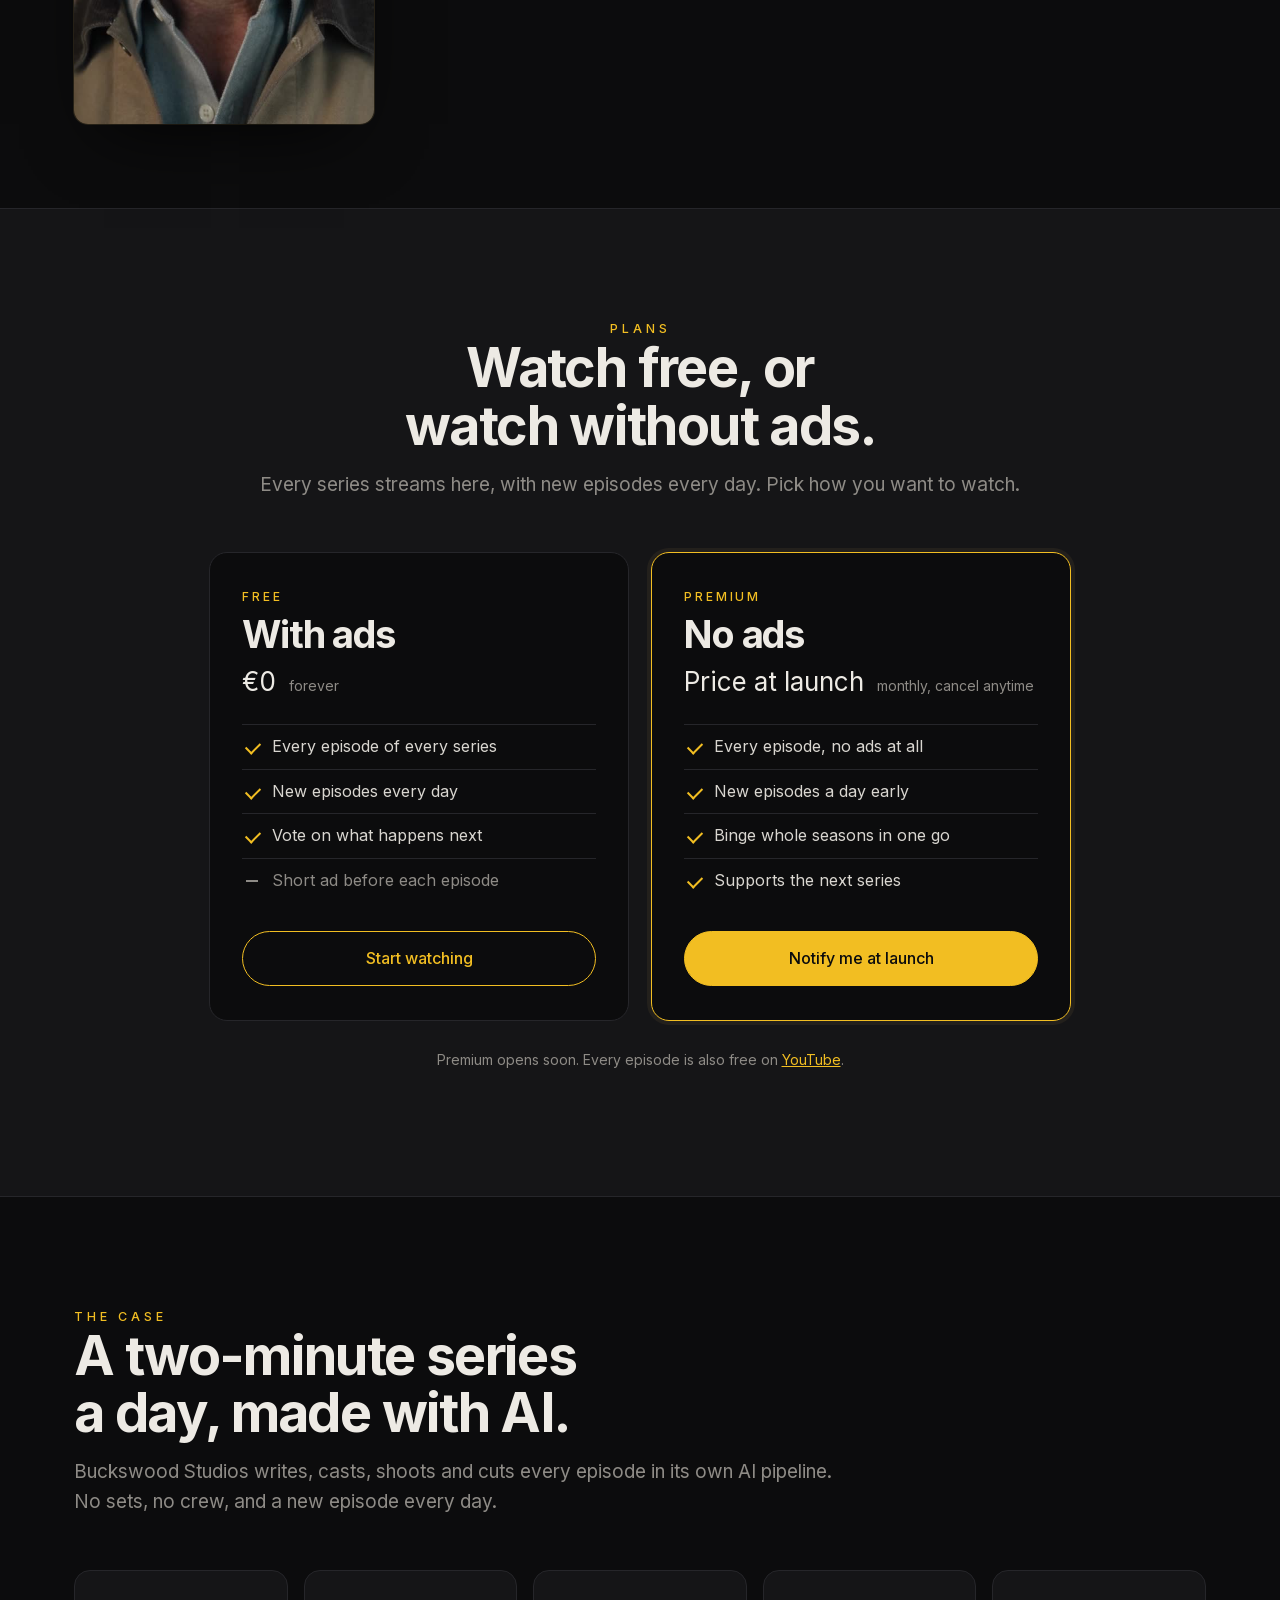
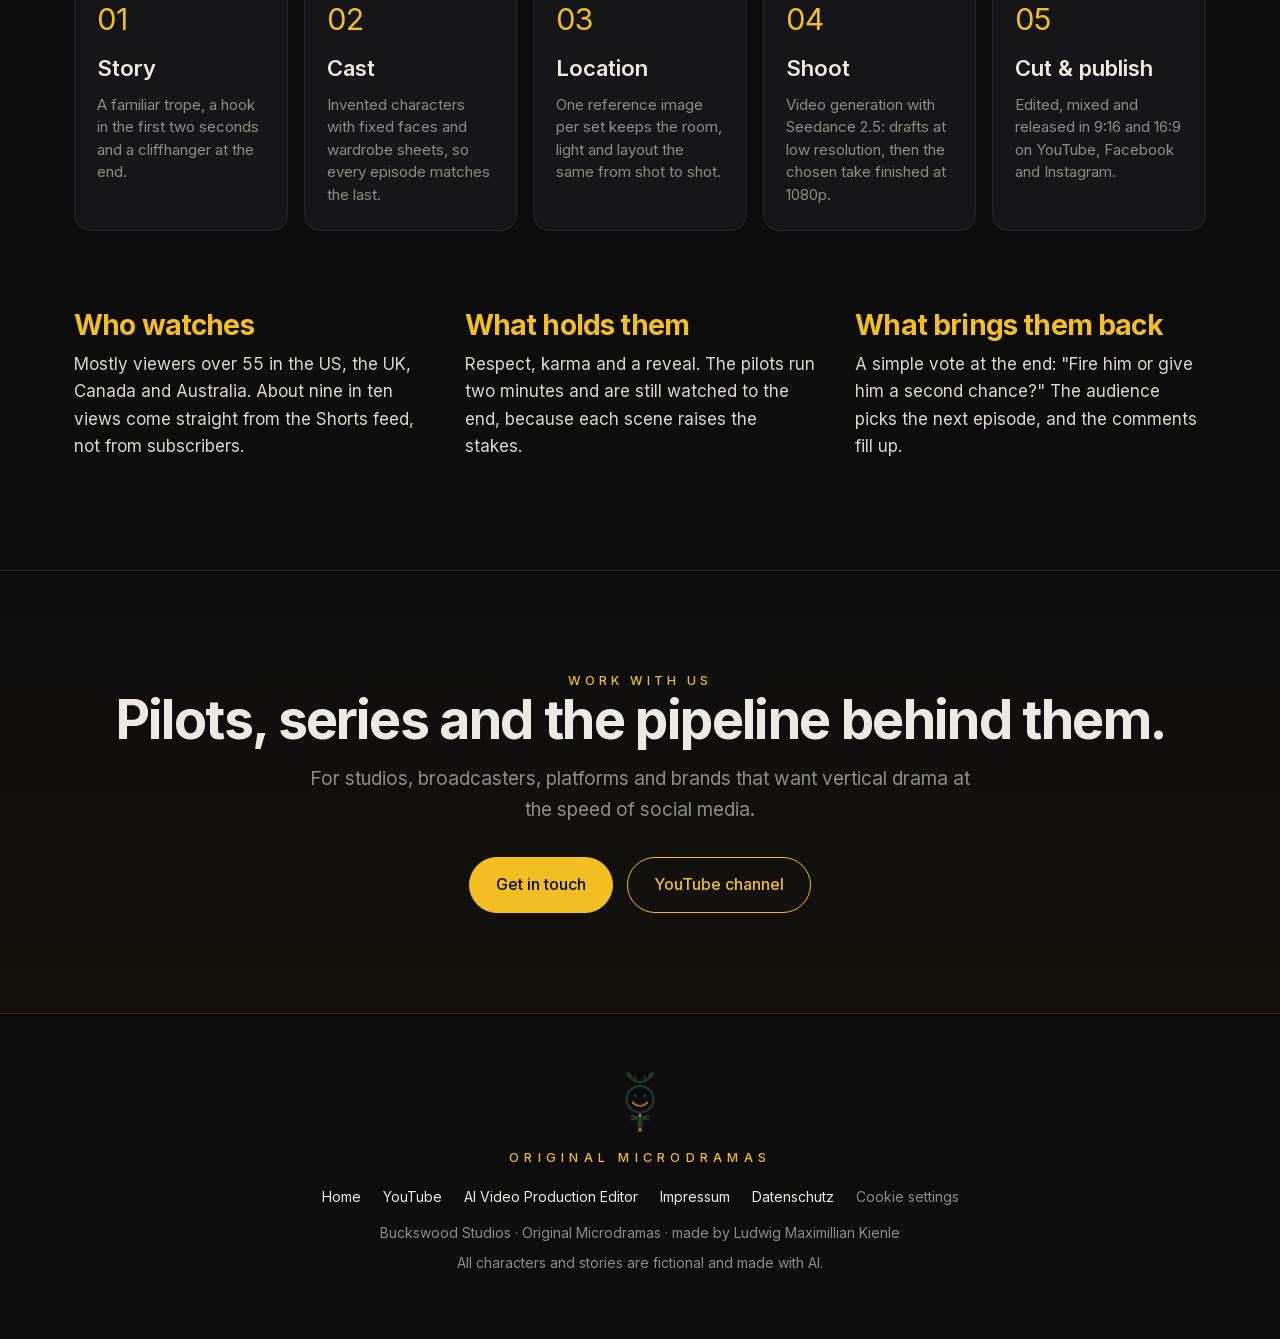
==== commit 2ecc5ee5: "SEO, privacy policy and consent banner - Series pages with TVSeries/VideoObject structured data, sit" ====
--- a/about.html
+++ b/about.html
@@ -7,18 +7,17 @@
 <meta name="description" content="Two-minute episodes about betrayal, revenge and second chances. Original microdramas made with AI by Buckswood Studios: 600k+ views in the first three days.">
 <meta name="theme-color" content="#0E0D0B">
 <meta property="og:type" content="website">
-<meta property="og:url" content="https://buckswood.art/about">
-<link rel="canonical" href="https://buckswood.art/about">
+<meta property="og:url" content="https://www.buckswood.art/about">
+<link rel="canonical" href="https://www.buckswood.art/about">
 <meta property="og:title" content="Buckswood Studios – Original Microdramas">
 <meta property="og:description" content="Betrayal, revenge & second chances. Two-minute episodes, made with AI.">
-<meta property="og:image" content="https://buckswood.art/assets/microdramas/banner.jpg">
+<meta property="og:image" content="https://www.buckswood.art/assets/microdramas/banner.jpg">
 <meta name="twitter:card" content="summary_large_image">
 <link rel="icon" type="image/png" href="assets/mark.png">
-<link rel="preconnect" href="https://fonts.googleapis.com">
-<link rel="preconnect" href="https://fonts.gstatic.com" crossorigin>
-<link href="https://fonts.googleapis.com/css2?family=Inter:wght@400..800&family=Cormorant+Garamond:wght@600&display=swap" rel="stylesheet">
+<link rel="stylesheet" href="/assets/fonts/fonts.css">
+<link rel="stylesheet" href="/assets/consent.css">
 <script type="application/ld+json">
-{"@context":"https://schema.org","@type":"CreativeWorkSeries","name":"Buckswood Studios – Original Microdramas","url":"https://buckswood.art/","genre":"Drama","inLanguage":"en","productionCompany":{"@type":"Organization","name":"Buckswood Studios","founder":{"@type":"Person","name":"Ludwig Maximillian Kienle"}},"sameAs":["https://www.youtube.com/@Buckswood-Studios"]}
+{"@context":"https://schema.org","@type":"CreativeWorkSeries","name":"Buckswood Studios – Original Microdramas","url":"https://www.buckswood.art/","genre":"Drama","inLanguage":"en","productionCompany":{"@type":"Organization","name":"Buckswood Studios","founder":{"@type":"Person","name":"Ludwig Maximillian Kienle"}},"sameAs":["https://www.youtube.com/@Buckswood-Studios"]}
 </script>
 <style>
 :root{
@@ -355,6 +354,8 @@
       <a href="https://www.youtube.com/@Buckswood-Studios">YouTube</a>
       <a href="editor">AI Video Production Editor</a>
       <a href="impressum">Impressum</a>
+      <a href="datenschutz">Datenschutz</a>
+      <button type="button" class="linkish" data-consent>Cookie settings</button>
     </div>
     <div>Buckswood Studios · Original Microdramas · made by Ludwig Maximillian Kienle</div>
     <div style="margin-top:8px">All characters and stories are fictional and made with AI.</div>
@@ -362,6 +363,7 @@
 </footer>
 
 
+<script src="/assets/consent.js"></script>
 <script>
 (function(){
   var nav=document.getElementById('top');
--- a/assets/fonts/fonts.css
+++ b/assets/fonts/fonts.css
@@ -0,0 +1,5 @@
+/* Self-hosted Google Fonts (SIL Open Font License), latin subset.
+   Served from this site so no visitor data goes to Google Fonts. */
+@font-face{font-family:'Cormorant Garamond';font-style:normal;font-weight:500 700;font-display:swap;src:url(/assets/fonts/cormorant-garamond-latin.woff2) format('woff2');unicode-range:U+0000-00FF, U+0131, U+0152-0153, U+02BB-02BC, U+02C6, U+02DA, U+02DC, U+0304, U+0308, U+0329, U+2000-206F, U+20AC, U+2122, U+2191, U+2193, U+2212, U+2215, U+FEFF, U+FFFD}
+@font-face{font-family:'Inter';font-style:normal;font-weight:400 800;font-display:swap;src:url(/assets/fonts/inter-latin.woff2) format('woff2');unicode-range:U+0000-00FF, U+0131, U+0152-0153, U+02BB-02BC, U+02C6, U+02DA, U+02DC, U+0304, U+0308, U+0329, U+2000-206F, U+20AC, U+2122, U+2191, U+2193, U+2212, U+2215, U+FEFF, U+FFFD}
+@font-face{font-family:'Jost';font-style:normal;font-weight:400 600;font-display:swap;src:url(/assets/fonts/jost-latin.woff2) format('woff2');unicode-range:U+0000-00FF, U+0131, U+0152-0153, U+02BB-02BC, U+02C6, U+02DA, U+02DC, U+0304, U+0308, U+0329, U+2000-206F, U+20AC, U+2122, U+2191, U+2193, U+2212, U+2215, U+FEFF, U+FFFD}
--- a/assets/consent.css
+++ b/assets/consent.css
@@ -0,0 +1,13 @@
+/* Consent banner for assets/consent.js. Self-contained so every page can use it.
+   Both choices carry the same visual weight. */
+.consent{position:fixed;z-index:60;left:max(16px,env(safe-area-inset-left,0px));right:max(16px,env(safe-area-inset-right,0px));bottom:calc(16px + env(safe-area-inset-bottom,0px));max-width:560px;margin:0 auto;background:#151517;color:#EDEAE4;border:1px solid #26262A;border-radius:18px;padding:20px 22px;box-shadow:0 30px 80px -20px #000;font-family:-apple-system,"SF Pro Text",BlinkMacSystemFont,"Inter","Helvetica Neue",Arial,sans-serif}
+.consent[hidden]{display:none}
+.consent h2{margin:0;font-size:19px;font-weight:600;letter-spacing:-.02em;color:#EDEAE4;font-family:inherit}
+.consent p{margin:8px 0 0;font-size:14.5px;line-height:1.45;color:#8E8B86}
+.consent p a{color:#EDEAE4}
+.consent-acts{display:grid;grid-template-columns:1fr 1fr;gap:10px;margin-top:16px}
+.consent-acts button{min-height:44px;border:0;border-radius:10px;background:#2B2B30;color:#EDEAE4;font:500 15px/1.2 inherit;font-family:inherit;cursor:pointer}
+.consent-acts button:hover{background:#3A3A40}
+.consent-acts button:focus-visible{outline:2px solid #F2BE22;outline-offset:2px}
+.linkish{background:none;border:0;padding:0;color:inherit;font:inherit;cursor:pointer;text-decoration:none}
+.linkish:hover{color:#F2BE22}
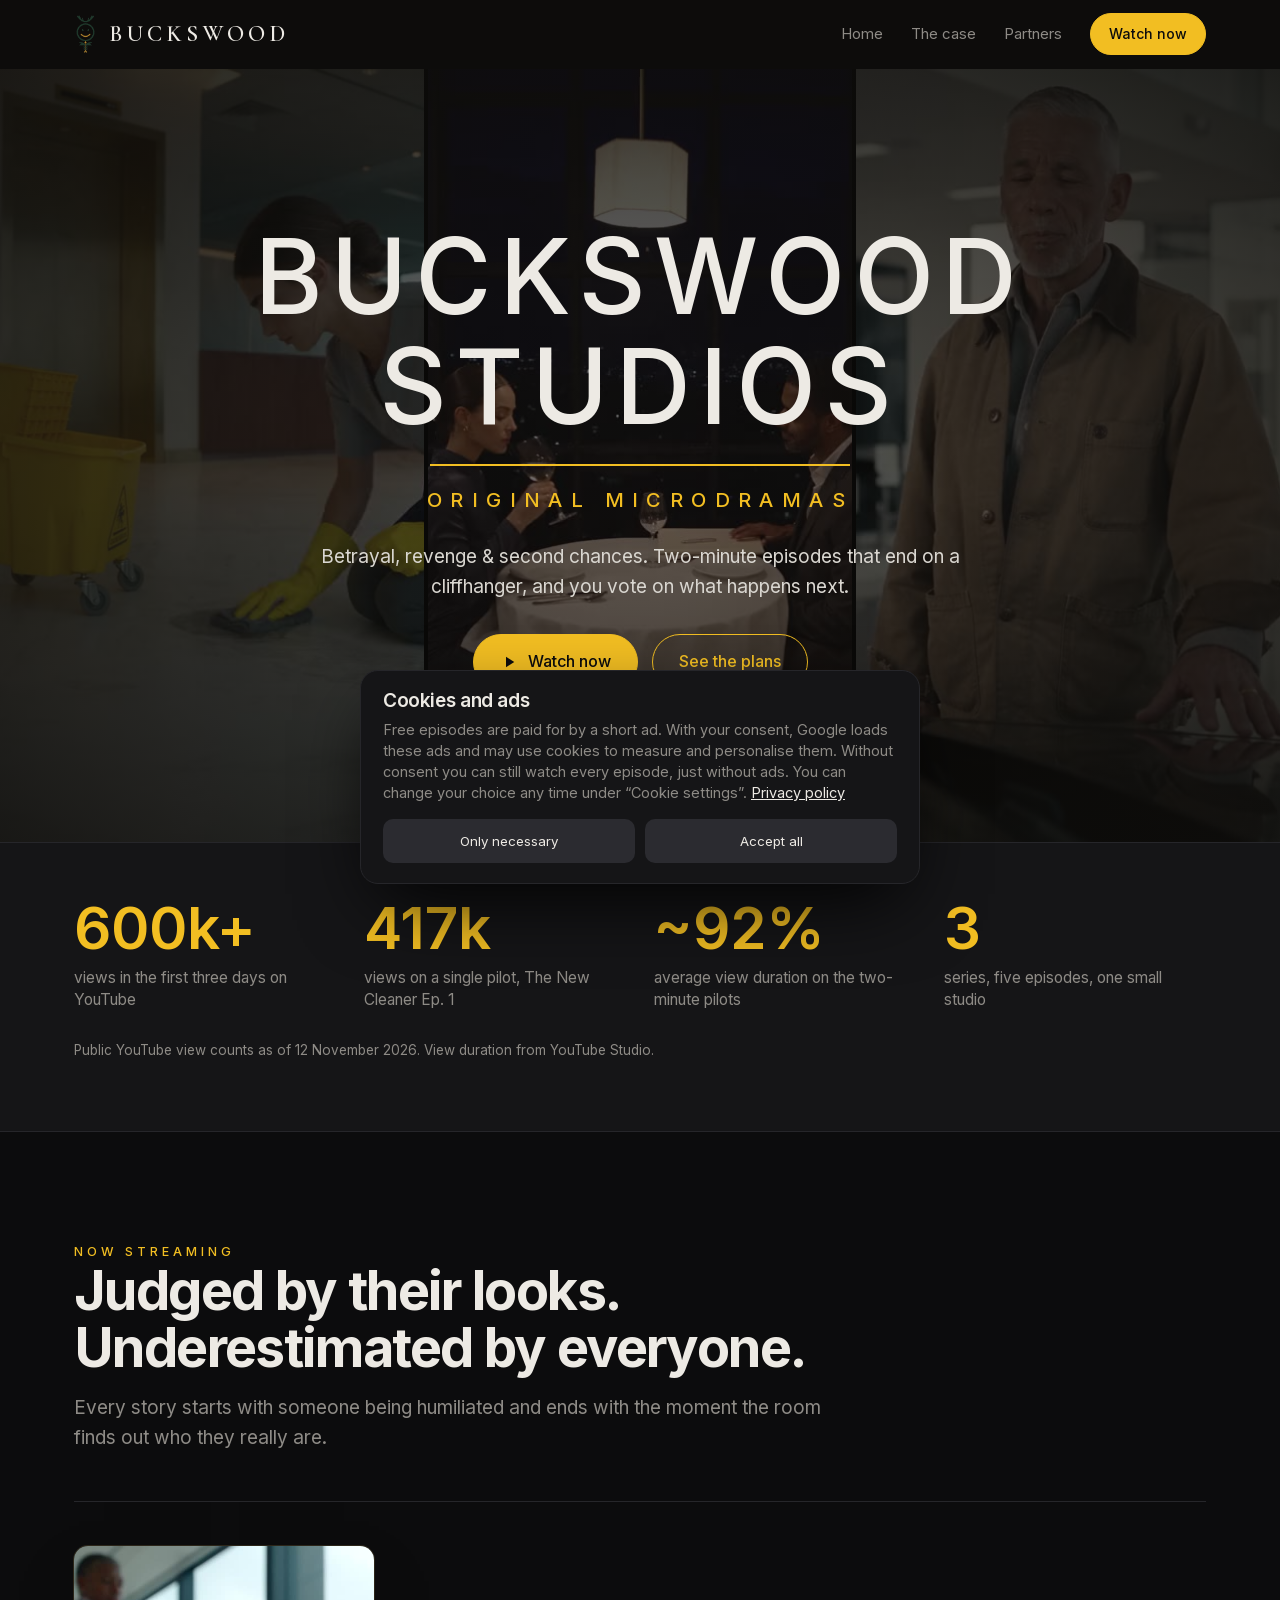
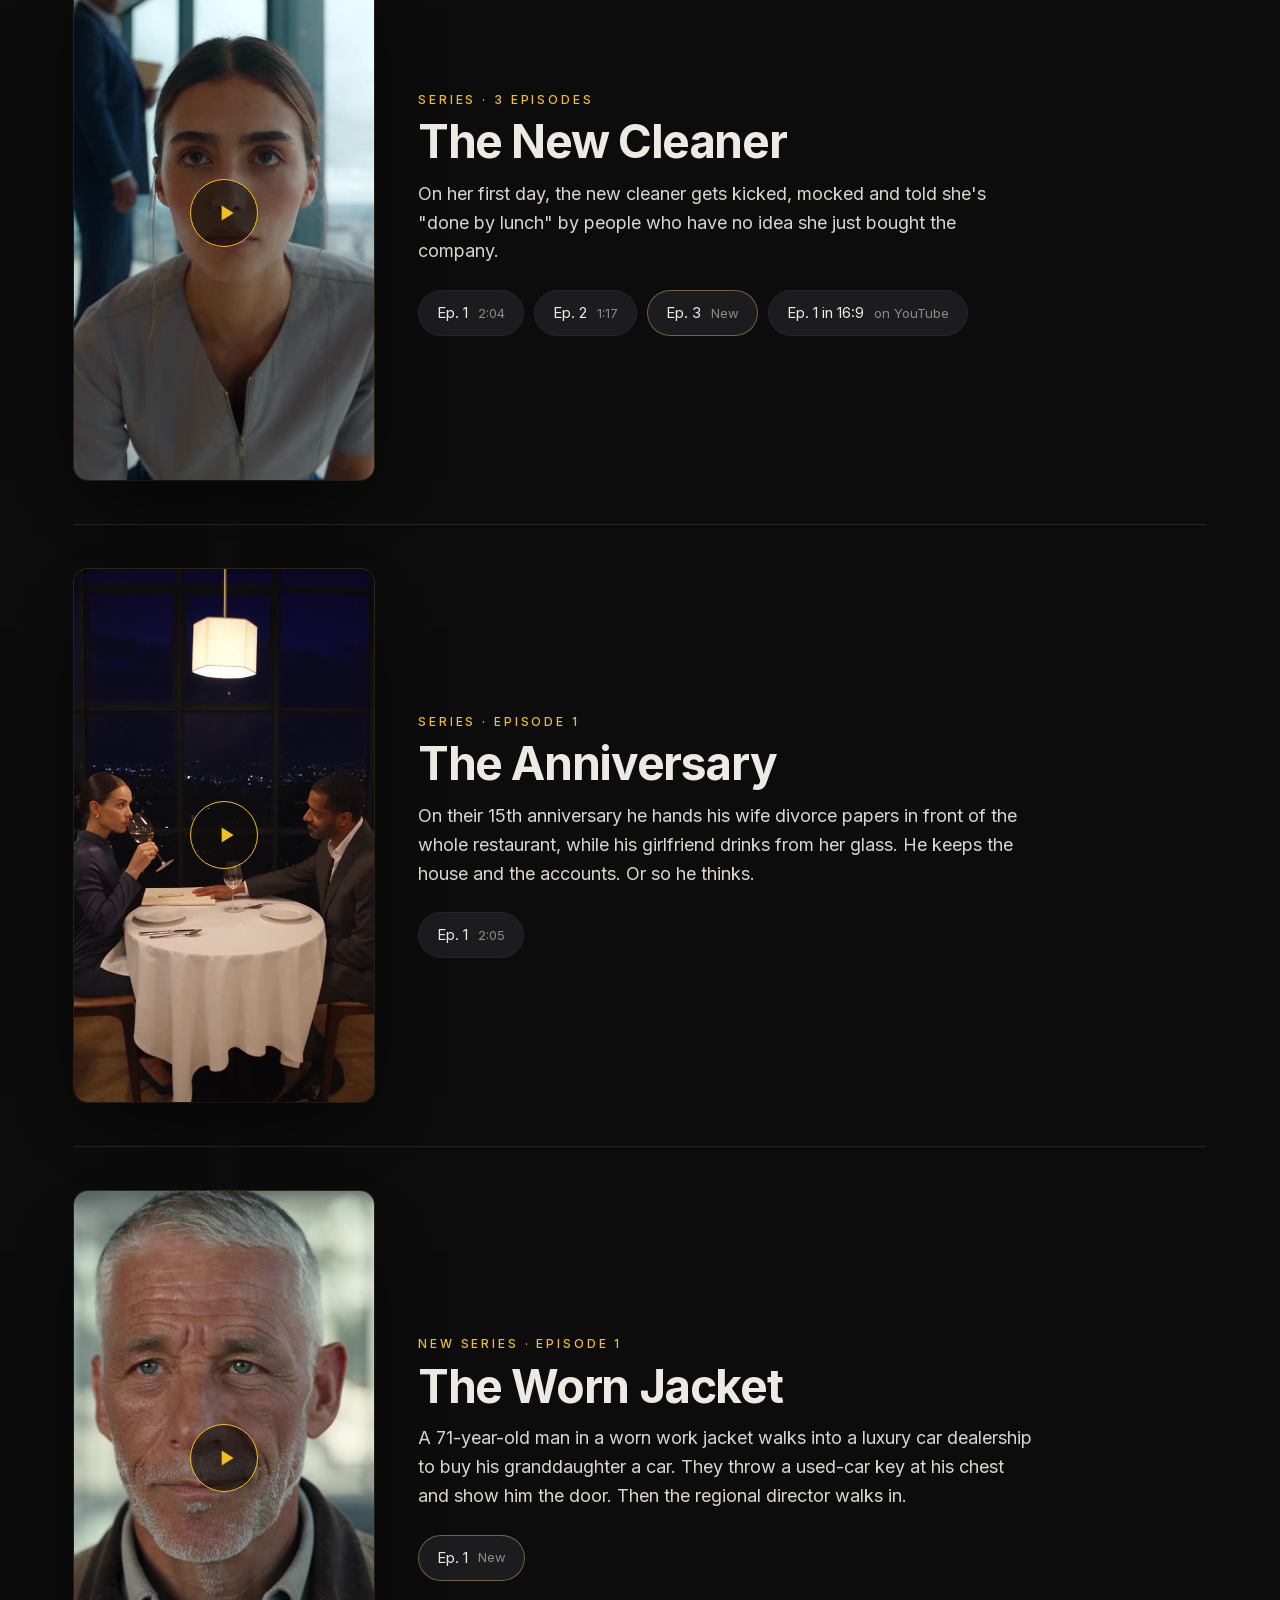
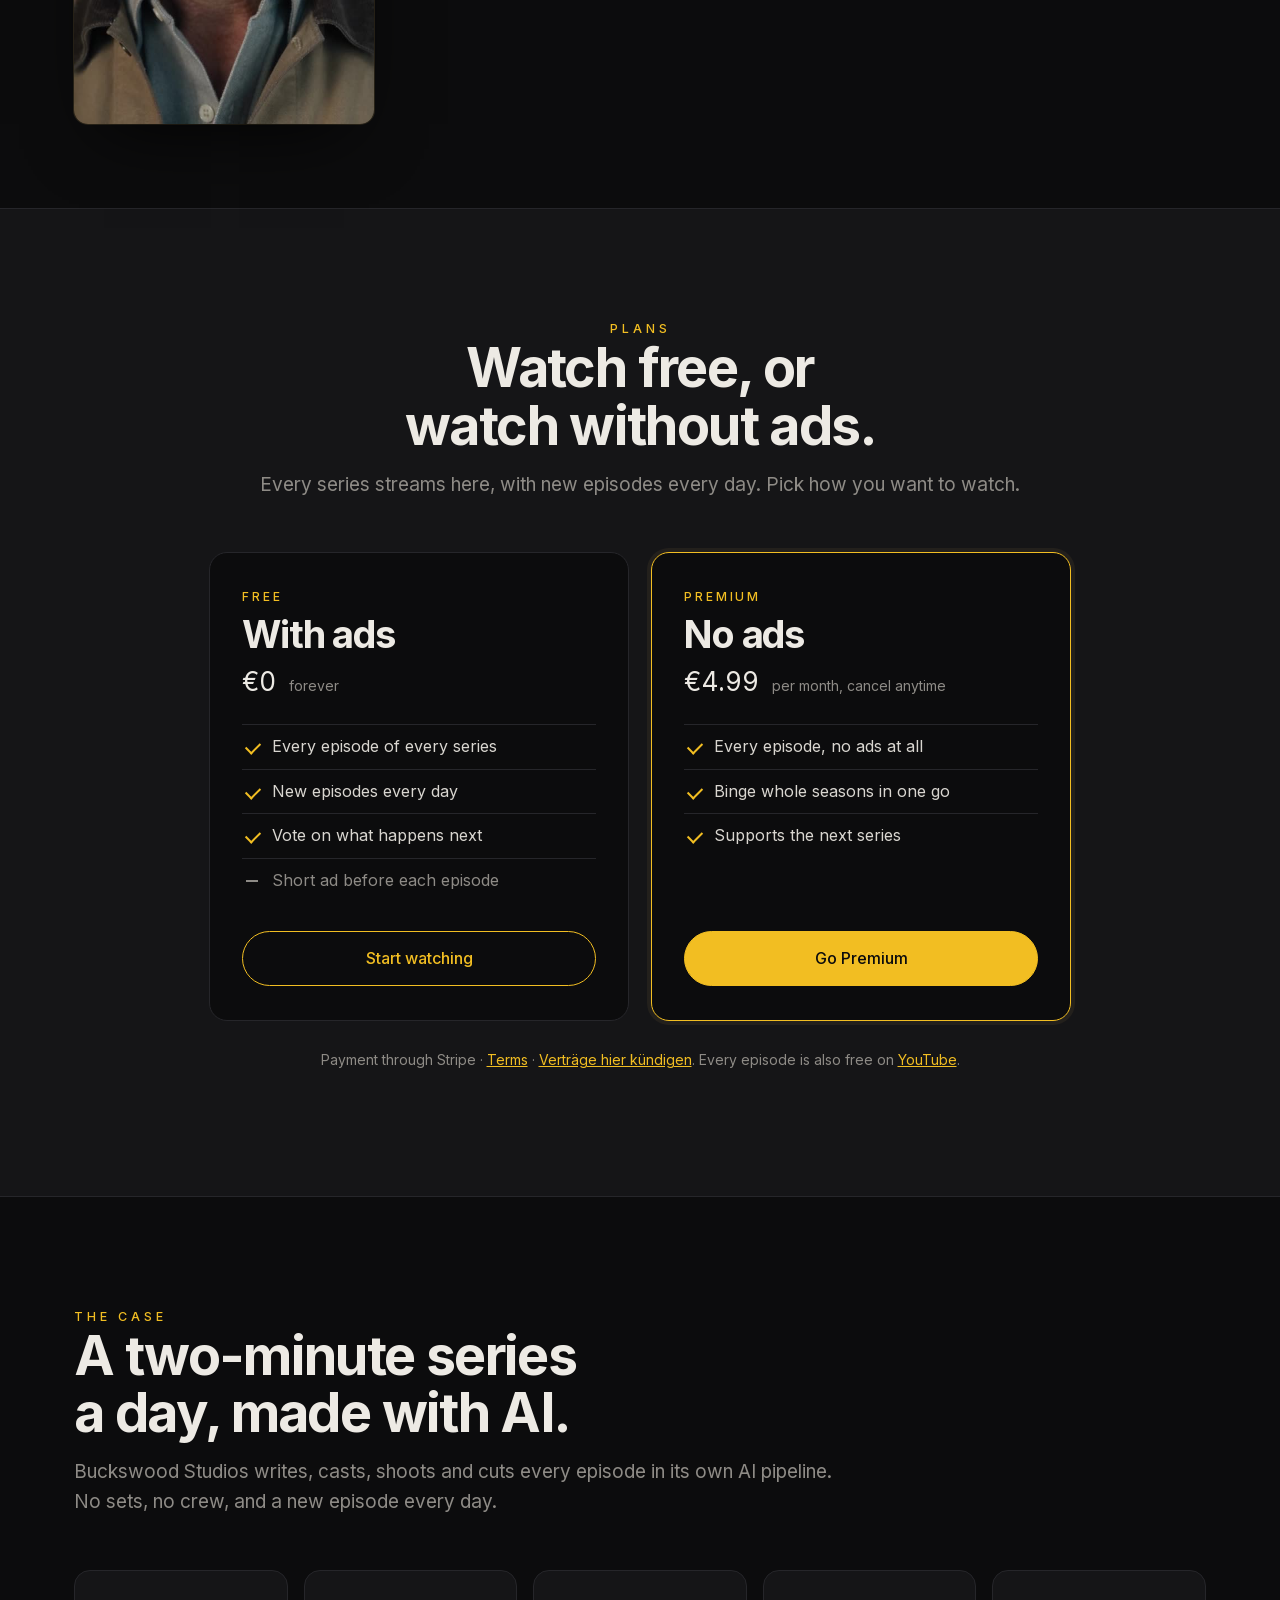
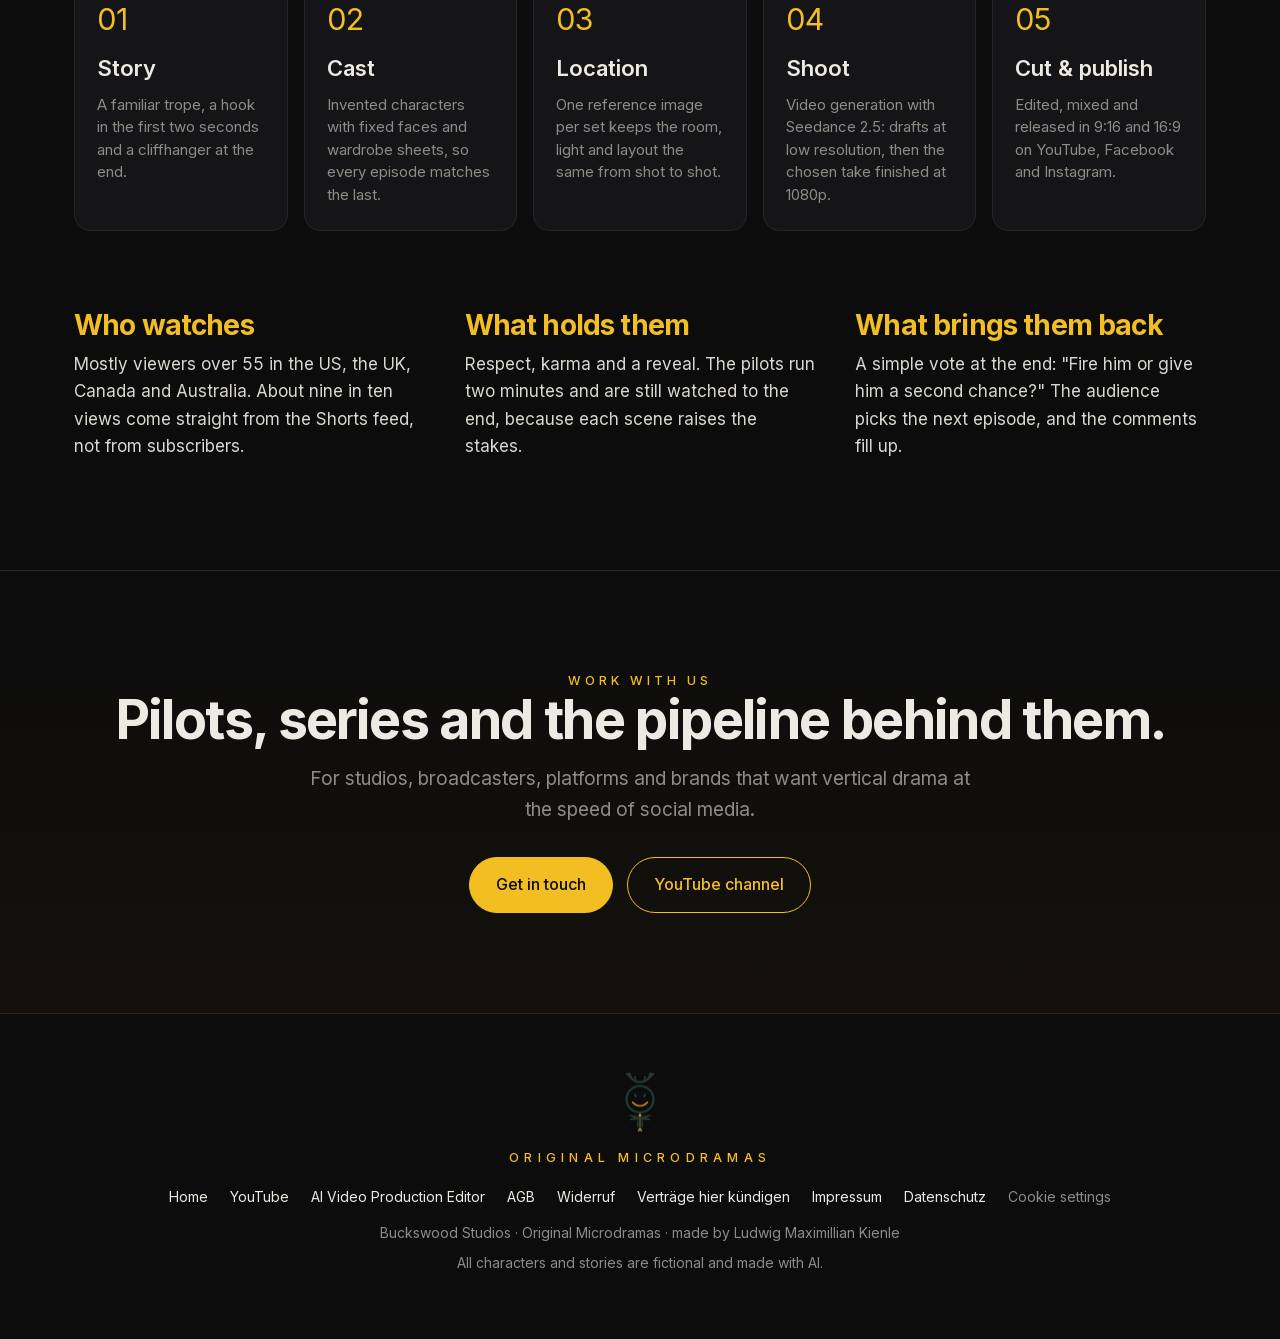
==== commit 1e219f88: "Premium subscription with Stripe - /api: checkout, activate, me, portal, cancel (Stripe REST, no dep" ====
--- a/about.html
+++ b/about.html
@@ -3,6 +3,7 @@
 <head>
 <meta charset="utf-8">
 <meta name="viewport" content="width=device-width, initial-scale=1">
+<meta name="google-adsense-account" content="ca-pub-2272299323344536">
 <title>About Buckswood Studios</title>
 <meta name="description" content="Two-minute episodes about betrayal, revenge and second chances. Original microdramas made with AI by Buckswood Studios: 600k+ views in the first three days.">
 <meta name="theme-color" content="#0E0D0B">
@@ -297,17 +298,16 @@
       <div class="plan premium">
         <div class="tier">Premium</div>
         <h3>No ads</h3>
-        <div class="price">Price at launch <small>monthly, cancel anytime</small></div>
+        <div class="price">€4.99 <small>per month, cancel anytime</small></div>
         <ul>
           <li>Every episode, no ads at all</li>
-          <li>New episodes a day early</li>
           <li>Binge whole seasons in one go</li>
           <li>Supports the next series</li>
         </ul>
-        <a class="btn btn-primary" href="mailto:luikienle@gmail.com?subject=Buckswood%20Premium%20%E2%80%93%20notify%20me">Notify me at launch</a>
-      </div>
-    </div>
-    <p class="fine">Premium opens soon. Every episode is also free on <a href="https://www.youtube.com/@Buckswood-Studios" style="color:var(--gold)">YouTube</a>.</p>
+        <a class="btn btn-primary" href="/premium">Go Premium</a>
+      </div>
+    </div>
+    <p class="fine">Payment through Stripe · <a href="/agb" style="color:var(--gold)">Terms</a> · <a href="/kuendigen" style="color:var(--gold)">Verträge hier kündigen</a>. Every episode is also free on <a href="https://www.youtube.com/@Buckswood-Studios" style="color:var(--gold)">YouTube</a>.</p>
   </div>
 </section>
 
@@ -353,6 +353,9 @@
       <a href="/">Home</a>
       <a href="https://www.youtube.com/@Buckswood-Studios">YouTube</a>
       <a href="editor">AI Video Production Editor</a>
+      <a href="/agb">AGB</a>
+      <a href="/widerruf">Widerruf</a>
+      <a href="/kuendigen">Verträge hier kündigen</a>
       <a href="impressum">Impressum</a>
       <a href="datenschutz">Datenschutz</a>
       <button type="button" class="linkish" data-consent>Cookie settings</button>
